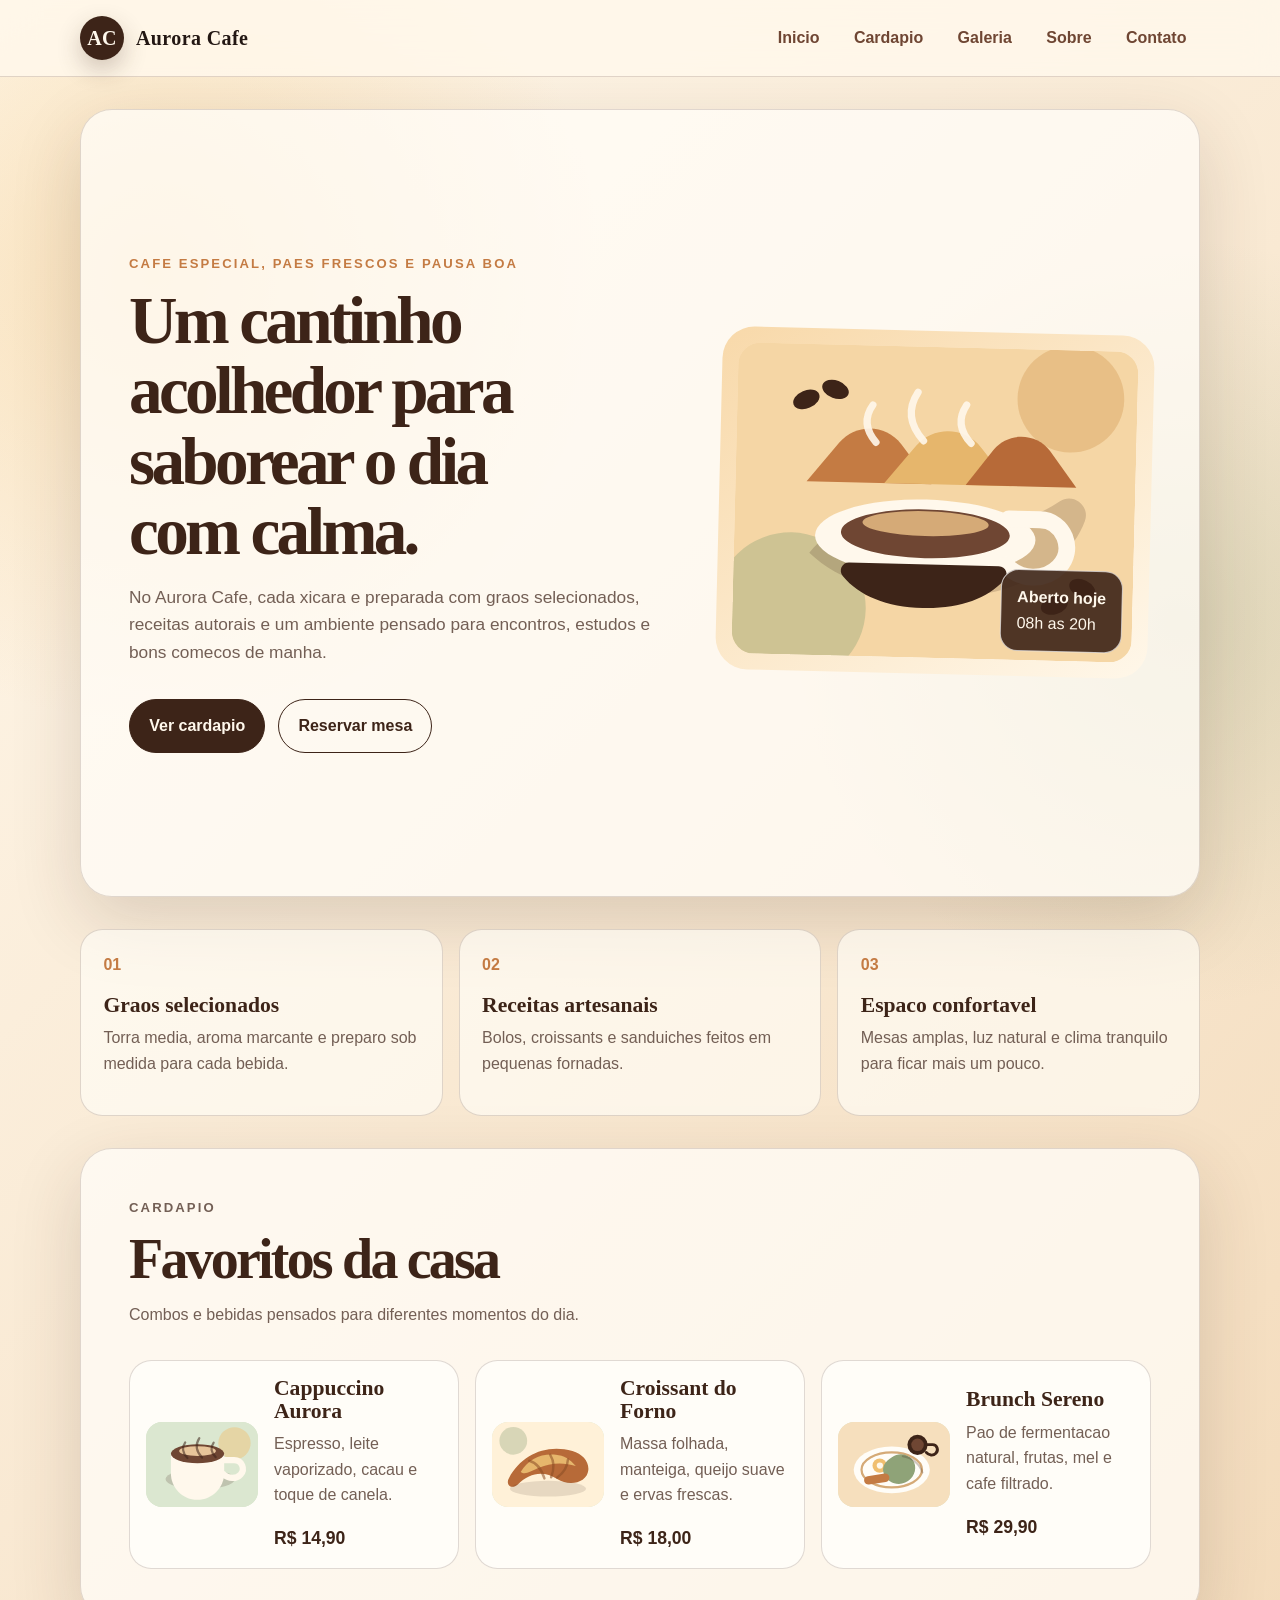
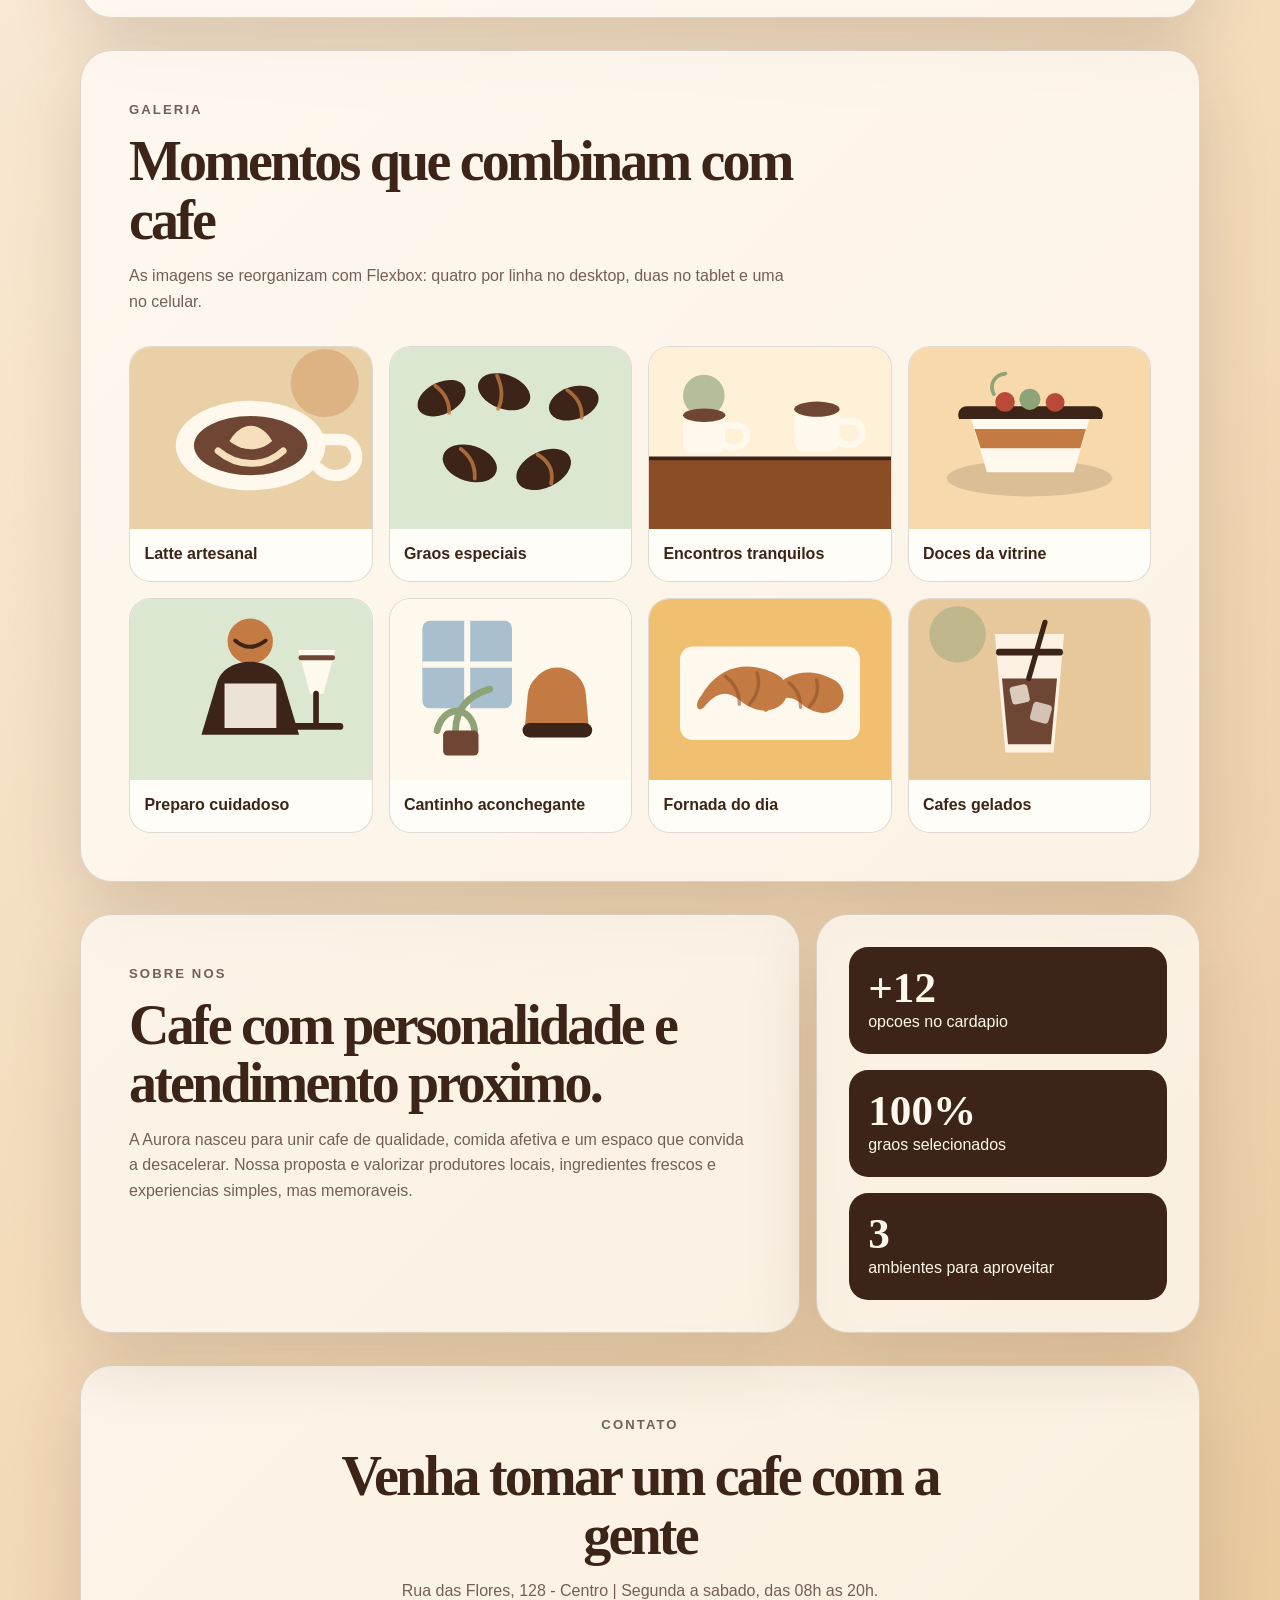
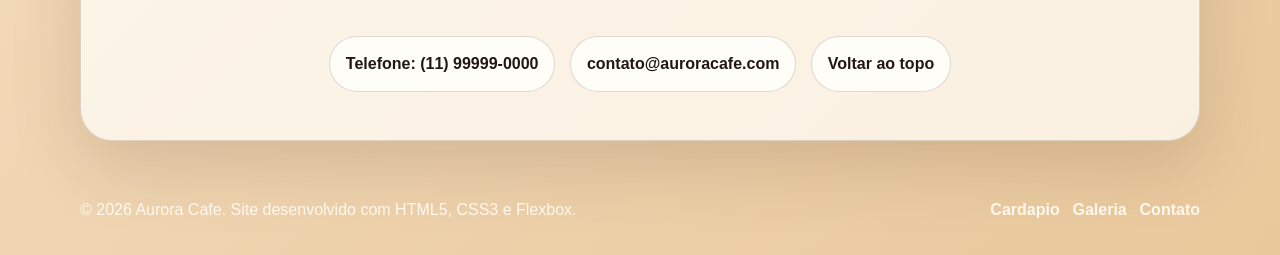
==== index.html @ 8d1df9c0 "Add responsive cafeteria website" ====
<!DOCTYPE html>
<html lang="pt-BR">
  <head>
    <meta charset="UTF-8" />
    <meta name="viewport" content="width=device-width, initial-scale=1.0" />
    <title>Aurora Cafe | Cafeteria artesanal</title>
    <link rel="stylesheet" href="style.css" />
  </head>
  <body>
    <header class="site-header" id="inicio">
      <nav class="navbar" aria-label="Navegacao principal">
        <a class="brand" href="#inicio" aria-label="Aurora Cafe - inicio">
          <span class="brand-mark">AC</span>
          <span>Aurora Cafe</span>
        </a>

        <input class="menu-toggle" type="checkbox" id="menu-toggle" />
        <label class="menu-button" for="menu-toggle" aria-label="Abrir menu">
          <span></span>
          <span></span>
          <span></span>
        </label>

        <ul class="nav-links">
          <li><a href="#inicio">Inicio</a></li>
          <li><a href="#cardapio">Cardapio</a></li>
          <li><a href="#galeria">Galeria</a></li>
          <li><a href="#sobre">Sobre</a></li>
          <li><a href="#contato">Contato</a></li>
        </ul>
      </nav>
    </header>

    <main>
      <section class="hero section-panel" aria-labelledby="hero-title">
        <div class="hero-content">
          <p class="eyebrow">Cafe especial, paes frescos e pausa boa</p>
          <h1 id="hero-title">Um cantinho acolhedor para saborear o dia com calma.</h1>
          <p>
            No Aurora Cafe, cada xicara e preparada com graos selecionados,
            receitas autorais e um ambiente pensado para encontros, estudos e
            bons comecos de manha.
          </p>
          <div class="hero-actions">
            <a class="button primary" href="#cardapio">Ver cardapio</a>
            <a class="button secondary" href="#contato">Reservar mesa</a>
          </div>
        </div>

        <div class="hero-card" aria-label="Destaque da cafeteria">
          <img src="img/banner-cafe.svg" alt="Xicara de cafe artesanal com paes e graos" />
          <div class="opening-hours">
            <strong>Aberto hoje</strong>
            <span>08h as 20h</span>
          </div>
        </div>
      </section>

      <section class="highlights" aria-label="Diferenciais da cafeteria">
        <article>
          <span>01</span>
          <h2>Graos selecionados</h2>
          <p>Torra media, aroma marcante e preparo sob medida para cada bebida.</p>
        </article>
        <article>
          <span>02</span>
          <h2>Receitas artesanais</h2>
          <p>Bolos, croissants e sanduiches feitos em pequenas fornadas.</p>
        </article>
        <article>
          <span>03</span>
          <h2>Espaco confortavel</h2>
          <p>Mesas amplas, luz natural e clima tranquilo para ficar mais um pouco.</p>
        </article>
      </section>

      <section class="section-panel menu-section" id="cardapio" aria-labelledby="menu-title">
        <div class="section-heading">
          <p class="eyebrow">Cardapio</p>
          <h2 id="menu-title">Favoritos da casa</h2>
          <p>Combos e bebidas pensados para diferentes momentos do dia.</p>
        </div>

        <div class="menu-grid">
          <article class="menu-card">
            <img src="img/cappuccino.svg" alt="Cappuccino cremoso" />
            <div>
              <h3>Cappuccino Aurora</h3>
              <p>Espresso, leite vaporizado, cacau e toque de canela.</p>
              <strong>R$ 14,90</strong>
            </div>
          </article>

          <article class="menu-card">
            <img src="img/croissant.svg" alt="Croissant artesanal" />
            <div>
              <h3>Croissant do Forno</h3>
              <p>Massa folhada, manteiga, queijo suave e ervas frescas.</p>
              <strong>R$ 18,00</strong>
            </div>
          </article>

          <article class="menu-card">
            <img src="img/brunch.svg" alt="Prato de brunch com cafe" />
            <div>
              <h3>Brunch Sereno</h3>
              <p>Pao de fermentacao natural, frutas, mel e cafe filtrado.</p>
              <strong>R$ 29,90</strong>
            </div>
          </article>
        </div>
      </section>

      <section class="section-panel gallery-section" id="galeria" aria-labelledby="gallery-title">
        <div class="section-heading">
          <p class="eyebrow">Galeria</p>
          <h2 id="gallery-title">Momentos que combinam com cafe</h2>
          <p>As imagens se reorganizam com Flexbox: quatro por linha no desktop, duas no tablet e uma no celular.</p>
        </div>

        <div class="gallery-grid">
          <figure>
            <img src="img/gallery-latte.svg" alt="Latte com desenho no leite" />
            <figcaption>Latte artesanal</figcaption>
          </figure>
          <figure>
            <img src="img/gallery-beans.svg" alt="Graos de cafe torrados" />
            <figcaption>Graos especiais</figcaption>
          </figure>
          <figure>
            <img src="img/gallery-table.svg" alt="Mesa de cafeteria com xicaras" />
            <figcaption>Encontros tranquilos</figcaption>
          </figure>
          <figure>
            <img src="img/gallery-dessert.svg" alt="Doce artesanal com frutas" />
            <figcaption>Doces da vitrine</figcaption>
          </figure>
          <figure>
            <img src="img/gallery-barista.svg" alt="Barista preparando cafe filtrado" />
            <figcaption>Preparo cuidadoso</figcaption>
          </figure>
          <figure>
            <img src="img/gallery-window.svg" alt="Cantinho com janela e plantas" />
            <figcaption>Cantinho aconchegante</figcaption>
          </figure>
          <figure>
            <img src="img/gallery-croissant.svg" alt="Croissants em bandeja" />
            <figcaption>Fornada do dia</figcaption>
          </figure>
          <figure>
            <img src="img/gallery-iced.svg" alt="Cafe gelado com gelo" />
            <figcaption>Cafes gelados</figcaption>
          </figure>
        </div>
      </section>

      <section class="about-section" id="sobre" aria-labelledby="about-title">
        <div class="about-text">
          <p class="eyebrow">Sobre nos</p>
          <h2 id="about-title">Cafe com personalidade e atendimento proximo.</h2>
          <p>
            A Aurora nasceu para unir cafe de qualidade, comida afetiva e um
            espaco que convida a desacelerar. Nossa proposta e valorizar
            produtores locais, ingredientes frescos e experiencias simples,
            mas memoraveis.
          </p>
        </div>

        <div class="about-list">
          <div>
            <strong>+12</strong>
            <span>opcoes no cardapio</span>
          </div>
          <div>
            <strong>100%</strong>
            <span>graos selecionados</span>
          </div>
          <div>
            <strong>3</strong>
            <span>ambientes para aproveitar</span>
          </div>
        </div>
      </section>

      <section class="section-panel contact-section" id="contato" aria-labelledby="contact-title">
        <div class="section-heading">
          <p class="eyebrow">Contato</p>
          <h2 id="contact-title">Venha tomar um cafe com a gente</h2>
          <p>Rua das Flores, 128 - Centro | Segunda a sabado, das 08h as 20h.</p>
        </div>

        <div class="contact-cards">
          <a href="tel:+5511999990000">Telefone: (11) 99999-0000</a>
          <a href="mailto:contato@auroracafe.com">contato@auroracafe.com</a>
          <a href="#inicio">Voltar ao topo</a>
        </div>
      </section>
    </main>

    <footer class="site-footer">
      <p>&copy; 2026 Aurora Cafe. Site desenvolvido com HTML5, CSS3 e Flexbox.</p>
      <div class="footer-links">
        <a href="#cardapio">Cardapio</a>
        <a href="#galeria">Galeria</a>
        <a href="#contato">Contato</a>
      </div>
    </footer>
  </body>
</html>
---- style.css ----
:root {
  --cream: #fff8ec;
  --paper: #fffdf8;
  --coffee: #3d2418;
  --coffee-soft: #6f4633;
  --caramel: #c47b43;
  --honey: #f0bf70;
  --sage: #8fa378;
  --mint: #dbe7d0;
  --ink: #231713;
  --muted: #735f55;
  --line: rgba(61, 36, 24, 0.16);
  --shadow: 0 24px 70px rgba(61, 36, 24, 0.16);
}

* {
  box-sizing: border-box;
}

html {
  scroll-behavior: smooth;
}

body {
  margin: 0;
  font-family: "Trebuchet MS", Verdana, sans-serif;
  color: var(--ink);
  background:
    radial-gradient(circle at 12% 8%, rgba(240, 191, 112, 0.38), transparent 28rem),
    radial-gradient(circle at 92% 18%, rgba(143, 163, 120, 0.26), transparent 24rem),
    linear-gradient(135deg, #fff8ec 0%, #f5dfc2 54%, #e9c89b 100%);
  line-height: 1.6;
}

img {
  display: block;
  max-width: 100%;
  height: auto;
}

a {
  color: inherit;
  text-decoration: none;
}

.site-header {
  position: sticky;
  top: 0;
  z-index: 10;
  padding: 1rem clamp(1rem, 4vw, 3rem);
  background: rgba(255, 248, 236, 0.82);
  border-bottom: 1px solid var(--line);
  backdrop-filter: blur(18px);
}

.navbar,
.nav-links,
.hero,
.hero-actions,
.highlights,
.menu-grid,
.menu-card,
.gallery-grid,
.about-section,
.about-list,
.contact-cards,
.site-footer,
.footer-links {
  display: flex;
}

.navbar {
  width: min(1120px, 100%);
  margin: 0 auto;
  justify-content: space-between;
  align-items: center;
  gap: 1.5rem;
}

.brand {
  display: flex;
  align-items: center;
  gap: 0.75rem;
  font-family: Georgia, "Times New Roman", serif;
  font-size: 1.25rem;
  font-weight: 700;
  letter-spacing: 0.02em;
}

.brand-mark {
  display: inline-flex;
  width: 2.75rem;
  height: 2.75rem;
  align-items: center;
  justify-content: center;
  color: var(--cream);
  background: var(--coffee);
  border-radius: 50%;
  box-shadow: 0 10px 24px rgba(61, 36, 24, 0.24);
}

.menu-toggle {
  display: none;
}

.menu-button {
  display: none;
  width: 2.75rem;
  height: 2.75rem;
  cursor: pointer;
  align-items: center;
  justify-content: center;
  flex-direction: column;
  gap: 0.35rem;
  border: 1px solid var(--line);
  border-radius: 999px;
  background: var(--paper);
}

.menu-button span {
  width: 1.2rem;
  height: 0.14rem;
  border-radius: 999px;
  background: var(--coffee);
}

.nav-links {
  margin: 0;
  padding: 0;
  list-style: none;
  align-items: center;
  justify-content: flex-end;
  gap: 0.45rem;
}

.nav-links a {
  display: inline-flex;
  min-height: 2.4rem;
  align-items: center;
  padding: 0.45rem 0.85rem;
  border-radius: 999px;
  color: var(--coffee-soft);
  font-weight: 700;
  transition: background 180ms ease, color 180ms ease, transform 180ms ease;
}

.nav-links a:hover,
.nav-links a:focus-visible {
  color: var(--cream);
  background: var(--coffee);
  transform: translateY(-2px);
}

main {
  width: min(1120px, calc(100% - 2rem));
  margin: 0 auto;
}

.section-panel {
  margin: 2rem 0;
  padding: clamp(1.25rem, 4vw, 3rem);
  border: 1px solid var(--line);
  border-radius: 2rem;
  background: rgba(255, 253, 248, 0.76);
  box-shadow: var(--shadow);
}

.hero {
  min-height: calc(100vh - 7rem);
  align-items: center;
  justify-content: space-between;
  gap: clamp(1.5rem, 5vw, 4rem);
}

.hero-content {
  flex: 1 1 28rem;
}

.eyebrow {
  margin: 0 0 0.75rem;
  color: var(--caramel);
  font-size: 0.82rem;
  font-weight: 800;
  letter-spacing: 0.16em;
  text-transform: uppercase;
}

h1,
h2,
h3,
p {
  margin-top: 0;
}

h1,
h2,
h3 {
  font-family: Georgia, "Times New Roman", serif;
  line-height: 1.05;
  color: var(--coffee);
}

h1 {
  max-width: 13ch;
  margin-bottom: 1rem;
  font-size: clamp(2.6rem, 6vw, 4.2rem);
  letter-spacing: -0.055em;
}

.hero-content p:not(.eyebrow) {
  max-width: 42rem;
  color: var(--muted);
  font-size: 1.08rem;
}

.hero-actions {
  margin-top: 2rem;
  flex-wrap: wrap;
  gap: 0.8rem;
}

.button {
  display: inline-flex;
  min-height: 3rem;
  align-items: center;
  justify-content: center;
  padding: 0.85rem 1.2rem;
  border: 1px solid var(--coffee);
  border-radius: 999px;
  font-weight: 800;
}

.button.primary {
  color: var(--cream);
  background: var(--coffee);
}

.button.secondary {
  color: var(--coffee);
  background: transparent;
}

.hero-card {
  position: relative;
  flex: 0 1 27rem;
  padding: 1rem;
  border-radius: 2rem;
  background: linear-gradient(145deg, #f8d9aa, #fff7e9);
  transform: rotate(1.4deg);
}

.hero-card img {
  width: 100%;
  border-radius: 1.4rem;
}

.opening-hours {
  position: absolute;
  right: 1.6rem;
  bottom: 1.6rem;
  display: flex;
  flex-direction: column;
  padding: 0.9rem 1rem;
  border: 1px solid rgba(255, 255, 255, 0.7);
  border-radius: 1.1rem;
  color: var(--cream);
  background: rgba(61, 36, 24, 0.9);
}

.highlights {
  margin: 2rem 0;
  flex-wrap: wrap;
  gap: 1rem;
}

.highlights article {
  flex: 1 1 16rem;
  padding: 1.4rem;
  border: 1px solid var(--line);
  border-radius: 1.4rem;
  background: rgba(255, 253, 248, 0.64);
}

.highlights span {
  display: inline-flex;
  margin-bottom: 1rem;
  color: var(--caramel);
  font-weight: 900;
}

.highlights h2,
.menu-card h3 {
  margin-bottom: 0.55rem;
  font-size: 1.35rem;
}

.highlights p,
.menu-card p,
.section-heading p,
.about-text p {
  color: var(--muted);
}

.section-heading {
  max-width: 42rem;
  margin-bottom: 2rem;
}

.section-heading h2,
.about-text h2 {
  margin-bottom: 0.85rem;
  font-size: clamp(2rem, 5vw, 3.5rem);
  letter-spacing: -0.05em;
}

.menu-grid {
  flex-wrap: wrap;
  gap: 1rem;
}

.menu-card {
  flex: 1 1 18rem;
  align-items: center;
  gap: 1rem;
  padding: 1rem;
  border: 1px solid var(--line);
  border-radius: 1.4rem;
  background: var(--paper);
}

.menu-card img {
  width: 7rem;
  flex: 0 0 7rem;
  border-radius: 1rem;
  background: var(--mint);
}

.menu-card strong {
  color: var(--coffee);
  font-size: 1.1rem;
}

.gallery-grid {
  flex-wrap: wrap;
  gap: 1rem;
}

.gallery-grid figure {
  position: relative;
  flex: 1 1 calc(25% - 1rem);
  min-width: 13rem;
  margin: 0;
  overflow: hidden;
  border: 1px solid var(--line);
  border-radius: 1.35rem;
  background: var(--paper);
}

.gallery-grid img {
  width: 100%;
  aspect-ratio: 4 / 3;
  object-fit: cover;
}

.gallery-grid figcaption {
  padding: 0.75rem 0.9rem 0.9rem;
  color: var(--coffee);
  font-weight: 800;
}

.about-section {
  margin: 2rem 0;
  align-items: stretch;
  justify-content: space-between;
  gap: 1rem;
}

.about-text,
.about-list {
  border: 1px solid var(--line);
  border-radius: 2rem;
  background: rgba(255, 253, 248, 0.72);
  box-shadow: var(--shadow);
}

.about-text {
  flex: 1 1 34rem;
  padding: clamp(1.25rem, 4vw, 3rem);
}

.about-list {
  flex: 0 1 24rem;
  flex-direction: column;
  justify-content: center;
  gap: 1rem;
  padding: clamp(1.25rem, 4vw, 2rem);
}

.about-list div {
  padding: 1.2rem;
  border-radius: 1.2rem;
  color: var(--cream);
  background: var(--coffee);
}

.about-list strong,
.about-list span {
  display: block;
}

.about-list strong {
  font-family: Georgia, "Times New Roman", serif;
  font-size: 2.7rem;
  line-height: 1;
}

.contact-section {
  text-align: center;
}

.contact-section .section-heading {
  margin-right: auto;
  margin-left: auto;
}

.contact-cards {
  flex-wrap: wrap;
  justify-content: center;
  gap: 0.9rem;
}

.contact-cards a {
  padding: 0.9rem 1rem;
  border: 1px solid var(--line);
  border-radius: 999px;
  background: var(--paper);
  font-weight: 800;
}

.site-footer {
  width: min(1120px, calc(100% - 2rem));
  margin: 2rem auto 0;
  padding: 1.5rem 0 2rem;
  justify-content: space-between;
  align-items: center;
  gap: 1rem;
  color: var(--cream);
}

.site-footer p {
  margin: 0;
}

.footer-links {
  flex-wrap: wrap;
  justify-content: flex-end;
  gap: 0.8rem;
}

.footer-links a {
  font-weight: 800;
}

@media (max-width: 1023px) {
  .hero {
    min-height: auto;
    align-items: flex-start;
  }

  .hero-card {
    flex-basis: 22rem;
  }

  .gallery-grid figure {
    flex-basis: calc(50% - 1rem);
  }

  .about-section {
    flex-direction: column;
  }

  .about-list {
    flex-basis: auto;
    flex-direction: row;
    flex-wrap: wrap;
  }

  .about-list div {
    flex: 1 1 12rem;
  }
}

@media (max-width: 767px) {
  .site-header {
    padding: 0.75rem 1rem;
  }

  .navbar {
    flex-wrap: wrap;
  }

  .menu-button {
    display: inline-flex;
  }

  .nav-links {
    display: none;
    width: 100%;
    flex-direction: column;
    align-items: stretch;
    padding-top: 0.75rem;
  }

  .menu-toggle:checked ~ .nav-links {
    display: flex;
  }

  .nav-links a {
    justify-content: center;
    border: 1px solid var(--line);
    background: var(--paper);
  }

  main {
    width: min(100% - 1rem, 1120px);
  }

  .section-panel {
    margin: 1rem 0;
    border-radius: 1.25rem;
  }

  .hero {
    flex-direction: column;
    padding-top: 2rem;
  }

  h1 {
    max-width: 11ch;
  }

  .hero-actions,
  .contact-cards,
  .site-footer {
    flex-direction: column;
    align-items: stretch;
  }

  .button,
  .contact-cards a {
    width: 100%;
  }

  .hero-card {
    width: 100%;
    transform: none;
  }

  .opening-hours {
    right: 1rem;
    bottom: 1rem;
  }

  .highlights {
    flex-direction: column;
  }

  .menu-card {
    flex-direction: column;
    align-items: flex-start;
  }

  .menu-card img {
    width: 100%;
    flex-basis: auto;
  }

  .gallery-grid {
    flex-direction: column;
  }

  .gallery-grid figure {
    flex-basis: auto;
    min-width: 0;
  }

  .about-list {
    flex-direction: column;
  }

  .footer-links {
    justify-content: flex-start;
  }
}
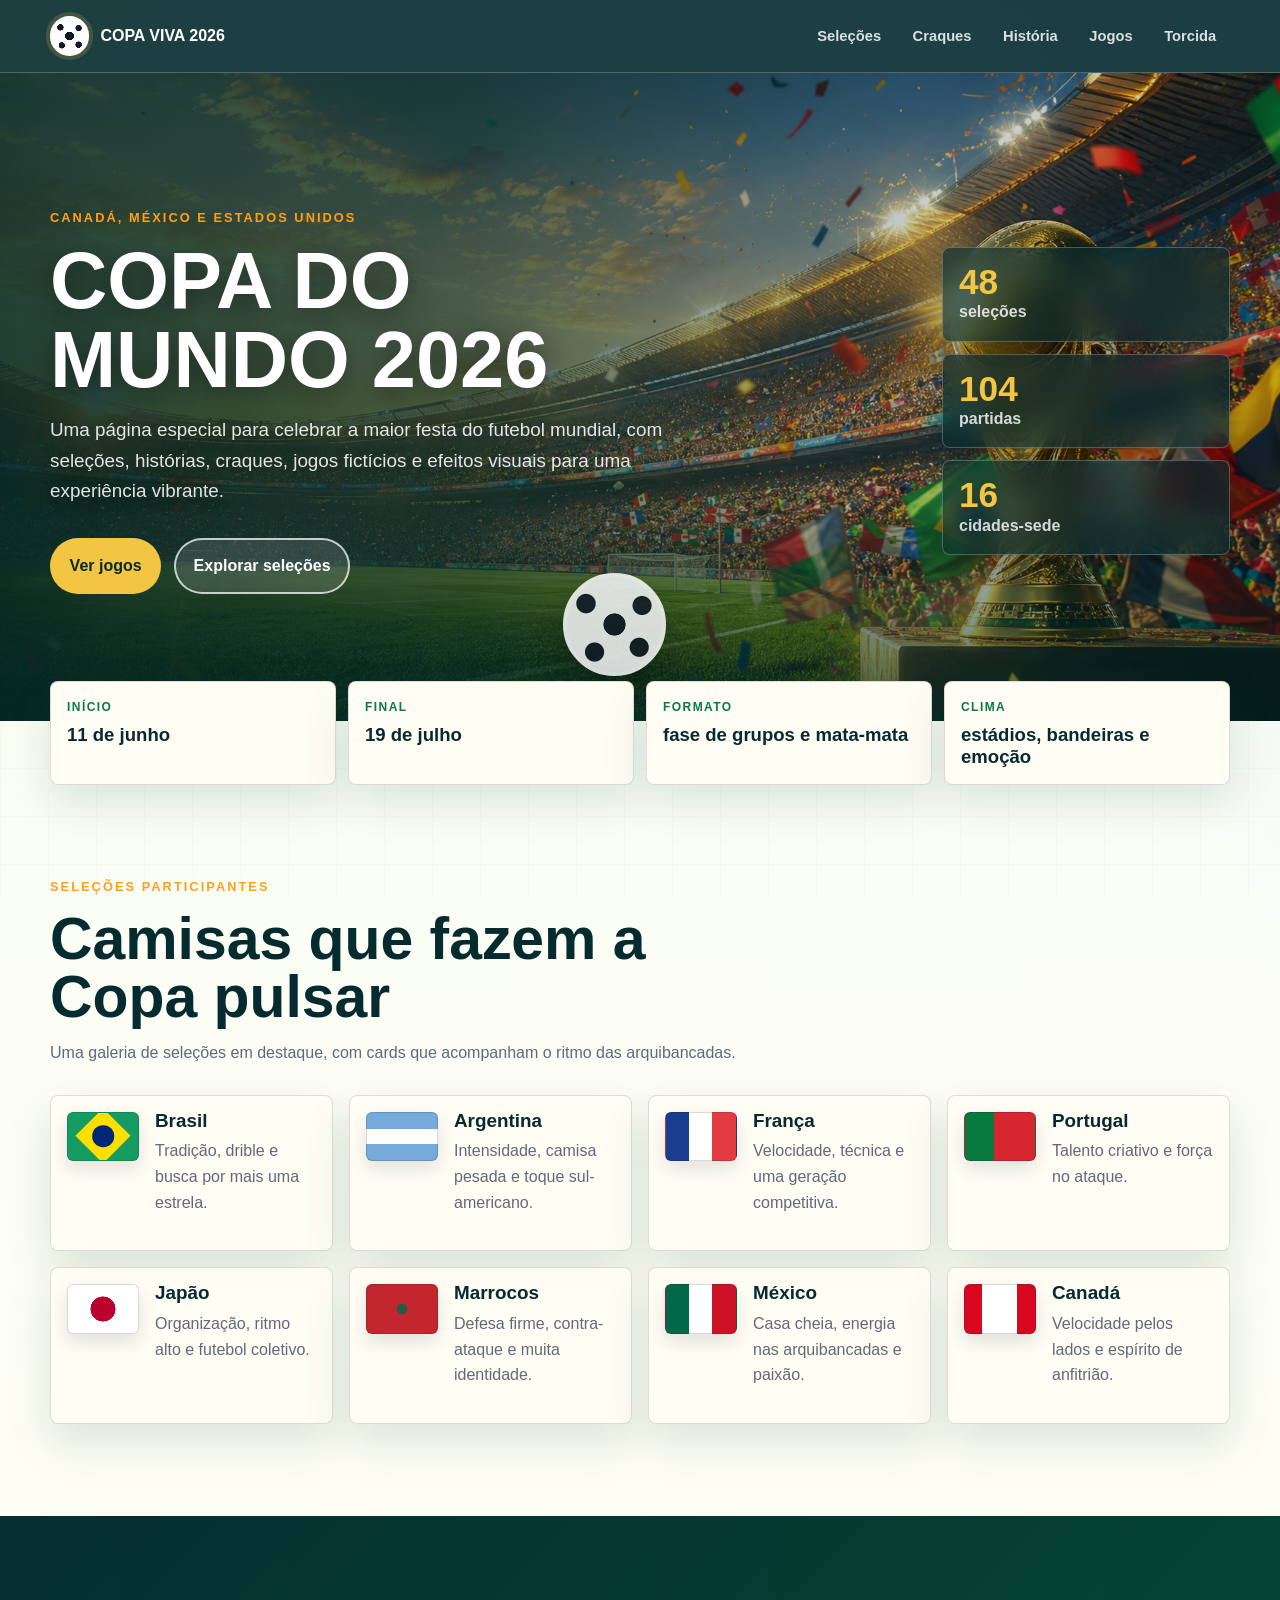
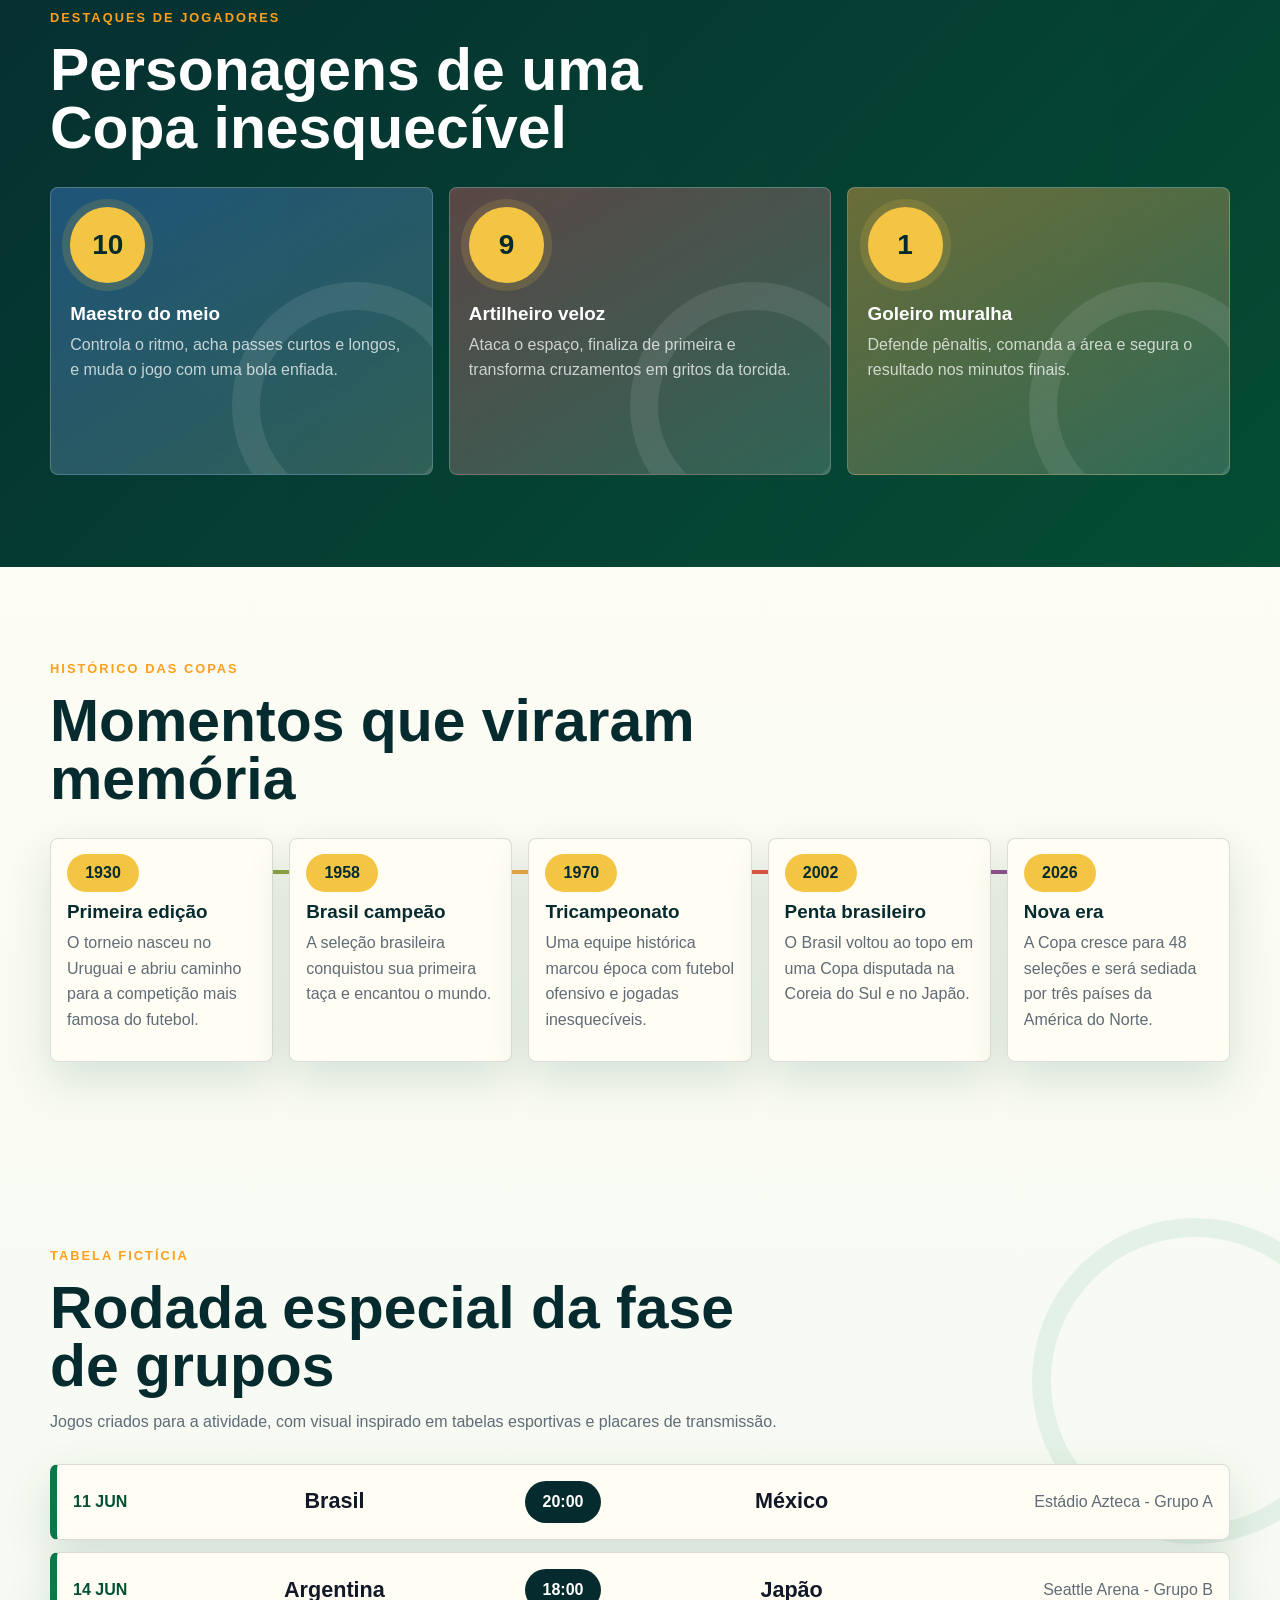
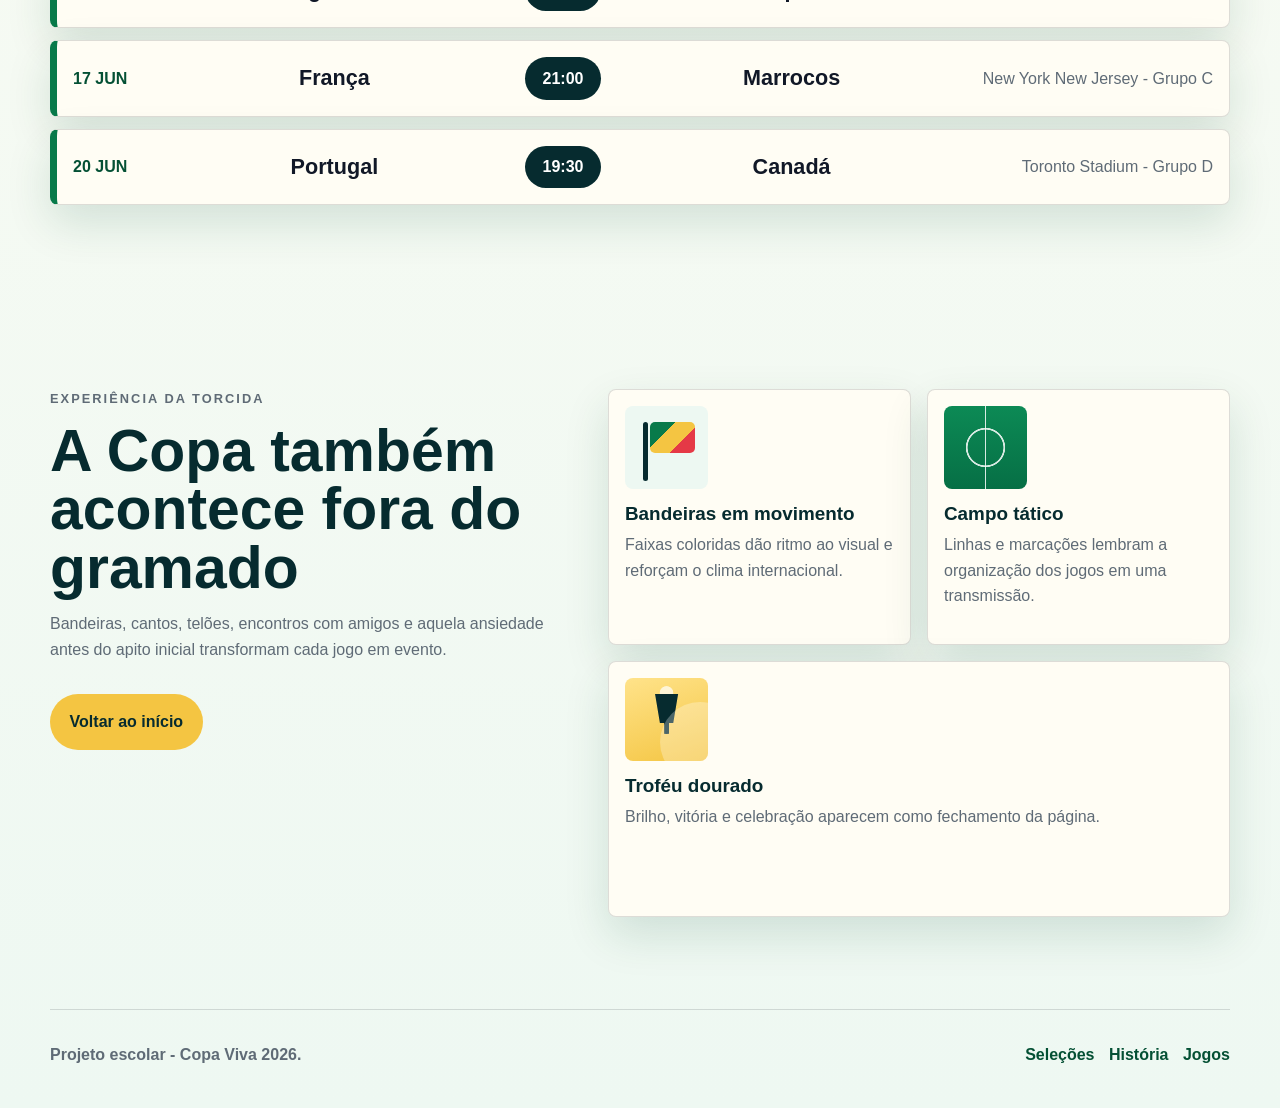
==== commit 9e4055d3: "Cria site da Copa do Mundo" ====
--- a/index.html
+++ b/index.html
@@ -3,15 +3,15 @@
   <head>
     <meta charset="UTF-8" />
     <meta name="viewport" content="width=device-width, initial-scale=1.0" />
-    <title>Aurora Cafe | Cafeteria artesanal</title>
+    <title>Copa Viva 2026 | Site da Copa do Mundo</title>
     <link rel="stylesheet" href="style.css" />
   </head>
   <body>
     <header class="site-header" id="inicio">
-      <nav class="navbar" aria-label="Navegacao principal">
-        <a class="brand" href="#inicio" aria-label="Aurora Cafe - inicio">
-          <span class="brand-mark">AC</span>
-          <span>Aurora Cafe</span>
+      <nav class="navbar" aria-label="Navegação principal">
+        <a class="brand" href="#inicio" aria-label="Copa Viva 2026 - início">
+          <span class="brand-ball" aria-hidden="true"></span>
+          <span>Copa Viva 2026</span>
         </a>
 
         <input class="menu-toggle" type="checkbox" id="menu-toggle" />
@@ -22,187 +22,293 @@
         </label>
 
         <ul class="nav-links">
-          <li><a href="#inicio">Inicio</a></li>
-          <li><a href="#cardapio">Cardapio</a></li>
-          <li><a href="#galeria">Galeria</a></li>
-          <li><a href="#sobre">Sobre</a></li>
-          <li><a href="#contato">Contato</a></li>
+          <li><a href="#selecoes">Seleções</a></li>
+          <li><a href="#craques">Craques</a></li>
+          <li><a href="#historia">História</a></li>
+          <li><a href="#jogos">Jogos</a></li>
+          <li><a href="#torcida">Torcida</a></li>
         </ul>
       </nav>
     </header>
 
     <main>
-      <section class="hero section-panel" aria-labelledby="hero-title">
+      <section class="hero" aria-labelledby="hero-title">
+        <img
+          class="hero-image"
+          src="img/copa-hero.png"
+          alt="Estádio lotado em clima de Copa do Mundo, com campo iluminado, confetes e troféu dourado"
+        />
+        <div class="hero-overlay"></div>
+
         <div class="hero-content">
-          <p class="eyebrow">Cafe especial, paes frescos e pausa boa</p>
-          <h1 id="hero-title">Um cantinho acolhedor para saborear o dia com calma.</h1>
+          <p class="eyebrow">Canadá, México e Estados Unidos</p>
+          <h1 id="hero-title">Copa do Mundo 2026</h1>
           <p>
-            No Aurora Cafe, cada xicara e preparada com graos selecionados,
-            receitas autorais e um ambiente pensado para encontros, estudos e
-            bons comecos de manha.
+            Uma página especial para celebrar a maior festa do futebol mundial,
+            com seleções, histórias, craques, jogos fictícios e efeitos visuais
+            para uma experiência vibrante.
           </p>
+
           <div class="hero-actions">
-            <a class="button primary" href="#cardapio">Ver cardapio</a>
-            <a class="button secondary" href="#contato">Reservar mesa</a>
+            <a class="button button-primary" href="#jogos">Ver jogos</a>
+            <a class="button button-light" href="#selecoes">Explorar seleções</a>
           </div>
         </div>
 
-        <div class="hero-card" aria-label="Destaque da cafeteria">
-          <img src="img/banner-cafe.svg" alt="Xicara de cafe artesanal com paes e graos" />
-          <div class="opening-hours">
-            <strong>Aberto hoje</strong>
-            <span>08h as 20h</span>
-          </div>
-        </div>
-      </section>
-
-      <section class="highlights" aria-label="Diferenciais da cafeteria">
+        <div class="hero-facts" aria-label="Informações da Copa de 2026">
+          <article>
+            <strong>48</strong>
+            <span>seleções</span>
+          </article>
+          <article>
+            <strong>104</strong>
+            <span>partidas</span>
+          </article>
+          <article>
+            <strong>16</strong>
+            <span>cidades-sede</span>
+          </article>
+        </div>
+
+        <div class="animated-ball" aria-hidden="true"></div>
+      </section>
+
+      <section class="tournament-strip" aria-label="Resumo do torneio">
         <article>
-          <span>01</span>
-          <h2>Graos selecionados</h2>
-          <p>Torra media, aroma marcante e preparo sob medida para cada bebida.</p>
+          <span>Início</span>
+          <strong>11 de junho</strong>
         </article>
         <article>
-          <span>02</span>
-          <h2>Receitas artesanais</h2>
-          <p>Bolos, croissants e sanduiches feitos em pequenas fornadas.</p>
+          <span>Final</span>
+          <strong>19 de julho</strong>
         </article>
         <article>
-          <span>03</span>
-          <h2>Espaco confortavel</h2>
-          <p>Mesas amplas, luz natural e clima tranquilo para ficar mais um pouco.</p>
+          <span>Formato</span>
+          <strong>fase de grupos e mata-mata</strong>
         </article>
-      </section>
-
-      <section class="section-panel menu-section" id="cardapio" aria-labelledby="menu-title">
+        <article>
+          <span>Clima</span>
+          <strong>estádios, bandeiras e emoção</strong>
+        </article>
+      </section>
+
+      <section class="section section-teams" id="selecoes" aria-labelledby="teams-title">
         <div class="section-heading">
-          <p class="eyebrow">Cardapio</p>
-          <h2 id="menu-title">Favoritos da casa</h2>
-          <p>Combos e bebidas pensados para diferentes momentos do dia.</p>
-        </div>
-
-        <div class="menu-grid">
-          <article class="menu-card">
-            <img src="img/cappuccino.svg" alt="Cappuccino cremoso" />
-            <div>
-              <h3>Cappuccino Aurora</h3>
-              <p>Espresso, leite vaporizado, cacau e toque de canela.</p>
-              <strong>R$ 14,90</strong>
-            </div>
-          </article>
-
-          <article class="menu-card">
-            <img src="img/croissant.svg" alt="Croissant artesanal" />
-            <div>
-              <h3>Croissant do Forno</h3>
-              <p>Massa folhada, manteiga, queijo suave e ervas frescas.</p>
-              <strong>R$ 18,00</strong>
-            </div>
-          </article>
-
-          <article class="menu-card">
-            <img src="img/brunch.svg" alt="Prato de brunch com cafe" />
-            <div>
-              <h3>Brunch Sereno</h3>
-              <p>Pao de fermentacao natural, frutas, mel e cafe filtrado.</p>
-              <strong>R$ 29,90</strong>
-            </div>
-          </article>
-        </div>
-      </section>
-
-      <section class="section-panel gallery-section" id="galeria" aria-labelledby="gallery-title">
+          <p class="eyebrow">Seleções participantes</p>
+          <h2 id="teams-title">Camisas que fazem a Copa pulsar</h2>
+          <p>
+            Uma galeria de seleções em destaque, com cards que acompanham o
+            ritmo das arquibancadas.
+          </p>
+        </div>
+
+        <div class="team-list">
+          <article class="team-card">
+            <span class="flag flag-br" aria-hidden="true"></span>
+            <div>
+              <h3>Brasil</h3>
+              <p>Tradição, drible e busca por mais uma estrela.</p>
+            </div>
+          </article>
+          <article class="team-card">
+            <span class="flag flag-ar" aria-hidden="true"></span>
+            <div>
+              <h3>Argentina</h3>
+              <p>Intensidade, camisa pesada e toque sul-americano.</p>
+            </div>
+          </article>
+          <article class="team-card">
+            <span class="flag flag-fr" aria-hidden="true"></span>
+            <div>
+              <h3>França</h3>
+              <p>Velocidade, técnica e uma geração competitiva.</p>
+            </div>
+          </article>
+          <article class="team-card">
+            <span class="flag flag-pt" aria-hidden="true"></span>
+            <div>
+              <h3>Portugal</h3>
+              <p>Talento criativo e força no ataque.</p>
+            </div>
+          </article>
+          <article class="team-card">
+            <span class="flag flag-jp" aria-hidden="true"></span>
+            <div>
+              <h3>Japão</h3>
+              <p>Organização, ritmo alto e futebol coletivo.</p>
+            </div>
+          </article>
+          <article class="team-card">
+            <span class="flag flag-ma" aria-hidden="true"></span>
+            <div>
+              <h3>Marrocos</h3>
+              <p>Defesa firme, contra-ataque e muita identidade.</p>
+            </div>
+          </article>
+          <article class="team-card">
+            <span class="flag flag-mx" aria-hidden="true"></span>
+            <div>
+              <h3>México</h3>
+              <p>Casa cheia, energia nas arquibancadas e paixão.</p>
+            </div>
+          </article>
+          <article class="team-card">
+            <span class="flag flag-ca" aria-hidden="true"></span>
+            <div>
+              <h3>Canadá</h3>
+              <p>Velocidade pelos lados e espírito de anfitrião.</p>
+            </div>
+          </article>
+        </div>
+      </section>
+
+      <section class="section stars-section" id="craques" aria-labelledby="stars-title">
         <div class="section-heading">
-          <p class="eyebrow">Galeria</p>
-          <h2 id="gallery-title">Momentos que combinam com cafe</h2>
-          <p>As imagens se reorganizam com Flexbox: quatro por linha no desktop, duas no tablet e uma no celular.</p>
-        </div>
-
-        <div class="gallery-grid">
-          <figure>
-            <img src="img/gallery-latte.svg" alt="Latte com desenho no leite" />
-            <figcaption>Latte artesanal</figcaption>
-          </figure>
-          <figure>
-            <img src="img/gallery-beans.svg" alt="Graos de cafe torrados" />
-            <figcaption>Graos especiais</figcaption>
-          </figure>
-          <figure>
-            <img src="img/gallery-table.svg" alt="Mesa de cafeteria com xicaras" />
-            <figcaption>Encontros tranquilos</figcaption>
-          </figure>
-          <figure>
-            <img src="img/gallery-dessert.svg" alt="Doce artesanal com frutas" />
-            <figcaption>Doces da vitrine</figcaption>
-          </figure>
-          <figure>
-            <img src="img/gallery-barista.svg" alt="Barista preparando cafe filtrado" />
-            <figcaption>Preparo cuidadoso</figcaption>
-          </figure>
-          <figure>
-            <img src="img/gallery-window.svg" alt="Cantinho com janela e plantas" />
-            <figcaption>Cantinho aconchegante</figcaption>
-          </figure>
-          <figure>
-            <img src="img/gallery-croissant.svg" alt="Croissants em bandeja" />
-            <figcaption>Fornada do dia</figcaption>
-          </figure>
-          <figure>
-            <img src="img/gallery-iced.svg" alt="Cafe gelado com gelo" />
-            <figcaption>Cafes gelados</figcaption>
-          </figure>
-        </div>
-      </section>
-
-      <section class="about-section" id="sobre" aria-labelledby="about-title">
-        <div class="about-text">
-          <p class="eyebrow">Sobre nos</p>
-          <h2 id="about-title">Cafe com personalidade e atendimento proximo.</h2>
+          <p class="eyebrow">Destaques de jogadores</p>
+          <h2 id="stars-title">Personagens de uma Copa inesquecível</h2>
+        </div>
+
+        <div class="stars-list">
+          <article class="star-card star-one">
+            <span class="shirt-number">10</span>
+            <h3>Maestro do meio</h3>
+            <p>Controla o ritmo, acha passes curtos e longos, e muda o jogo com uma bola enfiada.</p>
+          </article>
+          <article class="star-card star-two">
+            <span class="shirt-number">9</span>
+            <h3>Artilheiro veloz</h3>
+            <p>Ataca o espaço, finaliza de primeira e transforma cruzamentos em gritos da torcida.</p>
+          </article>
+          <article class="star-card star-three">
+            <span class="shirt-number">1</span>
+            <h3>Goleiro muralha</h3>
+            <p>Defende pênaltis, comanda a área e segura o resultado nos minutos finais.</p>
+          </article>
+        </div>
+      </section>
+
+      <section class="section history-section" id="historia" aria-labelledby="history-title">
+        <div class="section-heading">
+          <p class="eyebrow">Histórico das Copas</p>
+          <h2 id="history-title">Momentos que viraram memória</h2>
+        </div>
+
+        <div class="timeline">
+          <article>
+            <span>1930</span>
+            <h3>Primeira edição</h3>
+            <p>O torneio nasceu no Uruguai e abriu caminho para a competição mais famosa do futebol.</p>
+          </article>
+          <article>
+            <span>1958</span>
+            <h3>Brasil campeão</h3>
+            <p>A seleção brasileira conquistou sua primeira taça e encantou o mundo.</p>
+          </article>
+          <article>
+            <span>1970</span>
+            <h3>Tricampeonato</h3>
+            <p>Uma equipe histórica marcou época com futebol ofensivo e jogadas inesquecíveis.</p>
+          </article>
+          <article>
+            <span>2002</span>
+            <h3>Penta brasileiro</h3>
+            <p>O Brasil voltou ao topo em uma Copa disputada na Coreia do Sul e no Japão.</p>
+          </article>
+          <article>
+            <span>2026</span>
+            <h3>Nova era</h3>
+            <p>A Copa cresce para 48 seleções e será sediada por três países da América do Norte.</p>
+          </article>
+        </div>
+      </section>
+
+      <section class="section games-section" id="jogos" aria-labelledby="games-title">
+        <div class="section-heading">
+          <p class="eyebrow">Tabela fictícia</p>
+          <h2 id="games-title">Rodada especial da fase de grupos</h2>
           <p>
-            A Aurora nasceu para unir cafe de qualidade, comida afetiva e um
-            espaco que convida a desacelerar. Nossa proposta e valorizar
-            produtores locais, ingredientes frescos e experiencias simples,
-            mas memoraveis.
+            Jogos criados para a atividade, com visual inspirado em tabelas
+            esportivas e placares de transmissão.
           </p>
         </div>
 
-        <div class="about-list">
-          <div>
-            <strong>+12</strong>
-            <span>opcoes no cardapio</span>
-          </div>
-          <div>
-            <strong>100%</strong>
-            <span>graos selecionados</span>
-          </div>
-          <div>
-            <strong>3</strong>
-            <span>ambientes para aproveitar</span>
-          </div>
-        </div>
-      </section>
-
-      <section class="section-panel contact-section" id="contato" aria-labelledby="contact-title">
-        <div class="section-heading">
-          <p class="eyebrow">Contato</p>
-          <h2 id="contact-title">Venha tomar um cafe com a gente</h2>
-          <p>Rua das Flores, 128 - Centro | Segunda a sabado, das 08h as 20h.</p>
-        </div>
-
-        <div class="contact-cards">
-          <a href="tel:+5511999990000">Telefone: (11) 99999-0000</a>
-          <a href="mailto:contato@auroracafe.com">contato@auroracafe.com</a>
-          <a href="#inicio">Voltar ao topo</a>
+        <div class="match-board" role="list" aria-label="Lista de jogos fictícios">
+          <article class="match-card" role="listitem">
+            <span class="match-date">11 jun</span>
+            <div class="match-teams">
+              <strong>Brasil</strong>
+              <span>20:00</span>
+              <strong>México</strong>
+            </div>
+            <p>Estádio Azteca - Grupo A</p>
+          </article>
+          <article class="match-card" role="listitem">
+            <span class="match-date">14 jun</span>
+            <div class="match-teams">
+              <strong>Argentina</strong>
+              <span>18:00</span>
+              <strong>Japão</strong>
+            </div>
+            <p>Seattle Arena - Grupo B</p>
+          </article>
+          <article class="match-card" role="listitem">
+            <span class="match-date">17 jun</span>
+            <div class="match-teams">
+              <strong>França</strong>
+              <span>21:00</span>
+              <strong>Marrocos</strong>
+            </div>
+            <p>New York New Jersey - Grupo C</p>
+          </article>
+          <article class="match-card" role="listitem">
+            <span class="match-date">20 jun</span>
+            <div class="match-teams">
+              <strong>Portugal</strong>
+              <span>19:30</span>
+              <strong>Canadá</strong>
+            </div>
+            <p>Toronto Stadium - Grupo D</p>
+          </article>
+        </div>
+      </section>
+
+      <section class="section fan-section" id="torcida" aria-labelledby="fan-title">
+        <div class="fan-copy">
+          <p class="eyebrow">Experiência da torcida</p>
+          <h2 id="fan-title">A Copa também acontece fora do gramado</h2>
+          <p>
+            Bandeiras, cantos, telões, encontros com amigos e aquela ansiedade
+            antes do apito inicial transformam cada jogo em evento.
+          </p>
+          <a class="button button-primary" href="#inicio">Voltar ao início</a>
+        </div>
+
+        <div class="fan-features" aria-label="Elementos da experiência da torcida">
+          <article>
+            <span class="feature-icon icon-flag" aria-hidden="true"></span>
+            <h3>Bandeiras em movimento</h3>
+            <p>Faixas coloridas dão ritmo ao visual e reforçam o clima internacional.</p>
+          </article>
+          <article>
+            <span class="feature-icon icon-field" aria-hidden="true"></span>
+            <h3>Campo tático</h3>
+            <p>Linhas e marcações lembram a organização dos jogos em uma transmissão.</p>
+          </article>
+          <article>
+            <span class="feature-icon icon-cup" aria-hidden="true"></span>
+            <h3>Troféu dourado</h3>
+            <p>Brilho, vitória e celebração aparecem como fechamento da página.</p>
+          </article>
         </div>
       </section>
     </main>
 
     <footer class="site-footer">
-      <p>&copy; 2026 Aurora Cafe. Site desenvolvido com HTML5, CSS3 e Flexbox.</p>
+      <p>Projeto escolar - Copa Viva 2026.</p>
       <div class="footer-links">
-        <a href="#cardapio">Cardapio</a>
-        <a href="#galeria">Galeria</a>
-        <a href="#contato">Contato</a>
+        <a href="#selecoes">Seleções</a>
+        <a href="#historia">História</a>
+        <a href="#jogos">Jogos</a>
       </div>
     </footer>
   </body>
--- a/style.css
+++ b/style.css
@@ -1,16 +1,19 @@
 :root {
-  --cream: #fff8ec;
-  --paper: #fffdf8;
-  --coffee: #3d2418;
-  --coffee-soft: #6f4633;
-  --caramel: #c47b43;
-  --honey: #f0bf70;
-  --sage: #8fa378;
-  --mint: #dbe7d0;
-  --ink: #231713;
-  --muted: #735f55;
-  --line: rgba(61, 36, 24, 0.16);
-  --shadow: 0 24px 70px rgba(61, 36, 24, 0.16);
+  --ink: #111827;
+  --deep: #062b2f;
+  --green: #087a4a;
+  --green-dark: #045034;
+  --lime: #c7ef5b;
+  --gold: #f4c542;
+  --sun: #ff9f1c;
+  --red: #e53946;
+  --blue: #1f75fe;
+  --sky: #d8f3ff;
+  --paper: #fffdf4;
+  --mist: #edf8f2;
+  --muted: #5f6b76;
+  --line: rgba(17, 24, 39, 0.14);
+  --shadow: 0 18px 45px rgba(4, 80, 52, 0.14);
 }
 
 * {
@@ -23,19 +26,32 @@
 
 body {
   margin: 0;
-  font-family: "Trebuchet MS", Verdana, sans-serif;
+  overflow-x: hidden;
   color: var(--ink);
   background:
-    radial-gradient(circle at 12% 8%, rgba(240, 191, 112, 0.38), transparent 28rem),
-    radial-gradient(circle at 92% 18%, rgba(143, 163, 120, 0.26), transparent 24rem),
-    linear-gradient(135deg, #fff8ec 0%, #f5dfc2 54%, #e9c89b 100%);
+    linear-gradient(120deg, rgba(199, 239, 91, 0.18), transparent 26rem),
+    linear-gradient(240deg, rgba(31, 117, 254, 0.13), transparent 30rem),
+    linear-gradient(180deg, #f7fff7 0%, #fffdf4 42%, #eef8f2 100%);
+  font-family: Arial, Helvetica, sans-serif;
   line-height: 1.6;
+}
+
+body::before {
+  position: fixed;
+  inset: 0;
+  z-index: -1;
+  pointer-events: none;
+  content: "";
+  opacity: 0.34;
+  background-image:
+    linear-gradient(rgba(8, 122, 74, 0.08) 1px, transparent 1px),
+    linear-gradient(90deg, rgba(8, 122, 74, 0.08) 1px, transparent 1px);
+  background-size: 3rem 3rem;
 }
 
 img {
   display: block;
   max-width: 100%;
-  height: auto;
 }
 
 a {
@@ -43,60 +59,104 @@
   text-decoration: none;
 }
 
+h1,
+h2,
+h3,
+p {
+  margin-top: 0;
+}
+
+h1,
+h2,
+h3 {
+  line-height: 1;
+  letter-spacing: 0;
+}
+
+h1 {
+  max-width: 14ch;
+  margin-bottom: 1rem;
+  color: #ffffff;
+  font-size: clamp(3rem, 6.2vw, 5.8rem);
+  text-transform: uppercase;
+  text-shadow: 0 8px 28px rgba(0, 0, 0, 0.5);
+}
+
+h2 {
+  margin-bottom: 0.8rem;
+  color: var(--deep);
+  font-size: clamp(2.1rem, 4.6vw, 4rem);
+}
+
+h3 {
+  margin-bottom: 0.5rem;
+  color: var(--deep);
+  font-size: 1.18rem;
+}
+
 .site-header {
   position: sticky;
   top: 0;
-  z-index: 10;
-  padding: 1rem clamp(1rem, 4vw, 3rem);
-  background: rgba(255, 248, 236, 0.82);
-  border-bottom: 1px solid var(--line);
-  backdrop-filter: blur(18px);
+  z-index: 20;
+  border-bottom: 1px solid rgba(255, 255, 255, 0.22);
+  background: rgba(6, 43, 47, 0.9);
+  backdrop-filter: blur(16px);
 }
 
 .navbar,
+.brand,
 .nav-links,
 .hero,
 .hero-actions,
-.highlights,
-.menu-grid,
-.menu-card,
-.gallery-grid,
-.about-section,
-.about-list,
-.contact-cards,
+.hero-facts,
+.tournament-strip,
+.team-list,
+.team-card,
+.stars-list,
+.timeline,
+.match-card,
+.match-teams,
+.fan-section,
+.fan-features,
 .site-footer,
 .footer-links {
   display: flex;
 }
 
 .navbar {
-  width: min(1120px, 100%);
+  width: min(1180px, calc(100% - 2rem));
+  min-width: 0;
+  min-height: 4.5rem;
   margin: 0 auto;
+  align-items: center;
   justify-content: space-between;
+  gap: 1rem;
+}
+
+.brand {
+  min-width: 0;
   align-items: center;
-  gap: 1.5rem;
-}
-
-.brand {
-  display: flex;
-  align-items: center;
-  gap: 0.75rem;
-  font-family: Georgia, "Times New Roman", serif;
-  font-size: 1.25rem;
-  font-weight: 700;
-  letter-spacing: 0.02em;
-}
-
-.brand-mark {
-  display: inline-flex;
-  width: 2.75rem;
-  height: 2.75rem;
-  align-items: center;
-  justify-content: center;
-  color: var(--cream);
-  background: var(--coffee);
+  gap: 0.7rem;
+  color: #ffffff;
+  font-weight: 900;
+  text-transform: uppercase;
+}
+
+.brand-ball {
+  position: relative;
+  flex: 0 0 2.45rem;
+  width: 2.45rem;
+  height: 2.45rem;
+  border: 2px solid #ffffff;
   border-radius: 50%;
-  box-shadow: 0 10px 24px rgba(61, 36, 24, 0.24);
+  background:
+    radial-gradient(circle at 50% 50%, var(--ink) 0 17%, transparent 18%),
+    radial-gradient(circle at 24% 26%, var(--ink) 0 8%, transparent 9%),
+    radial-gradient(circle at 76% 28%, var(--ink) 0 8%, transparent 9%),
+    radial-gradient(circle at 28% 76%, var(--ink) 0 8%, transparent 9%),
+    radial-gradient(circle at 76% 74%, var(--ink) 0 8%, transparent 9%),
+    #ffffff;
+  box-shadow: 0 0 0 4px rgba(244, 197, 66, 0.18);
 }
 
 .menu-toggle {
@@ -111,17 +171,17 @@
   align-items: center;
   justify-content: center;
   flex-direction: column;
-  gap: 0.35rem;
-  border: 1px solid var(--line);
+  gap: 0.34rem;
+  border: 1px solid rgba(255, 255, 255, 0.28);
+  border-radius: 50%;
+  background: rgba(255, 255, 255, 0.1);
+}
+
+.menu-button span {
+  width: 1.24rem;
+  height: 0.13rem;
   border-radius: 999px;
-  background: var(--paper);
-}
-
-.menu-button span {
-  width: 1.2rem;
-  height: 0.14rem;
-  border-radius: 999px;
-  background: var(--coffee);
+  background: #ffffff;
 }
 
 .nav-links {
@@ -130,87 +190,84 @@
   list-style: none;
   align-items: center;
   justify-content: flex-end;
-  gap: 0.45rem;
+  gap: 0.25rem;
 }
 
 .nav-links a {
-  display: inline-flex;
-  min-height: 2.4rem;
-  align-items: center;
-  padding: 0.45rem 0.85rem;
+  min-height: 2.45rem;
+  padding: 0.55rem 0.86rem;
   border-radius: 999px;
-  color: var(--coffee-soft);
-  font-weight: 700;
-  transition: background 180ms ease, color 180ms ease, transform 180ms ease;
+  color: rgba(255, 255, 255, 0.84);
+  font-size: 0.92rem;
+  font-weight: 800;
+  transition: color 180ms ease, background 180ms ease, transform 180ms ease;
 }
 
 .nav-links a:hover,
 .nav-links a:focus-visible {
-  color: var(--cream);
-  background: var(--coffee);
+  color: var(--deep);
+  background: var(--gold);
   transform: translateY(-2px);
 }
 
 main {
-  width: min(1120px, calc(100% - 2rem));
-  margin: 0 auto;
-}
-
-.section-panel {
-  margin: 2rem 0;
-  padding: clamp(1.25rem, 4vw, 3rem);
-  border: 1px solid var(--line);
-  border-radius: 2rem;
-  background: rgba(255, 253, 248, 0.76);
-  box-shadow: var(--shadow);
+  overflow: hidden;
 }
 
 .hero {
-  min-height: calc(100vh - 7rem);
+  position: relative;
+  min-height: clamp(31rem, 72svh, 43rem);
   align-items: center;
   justify-content: space-between;
   gap: clamp(1.5rem, 5vw, 4rem);
+  padding: clamp(3.2rem, 7vw, 5.5rem) max(1rem, calc((100% - 1180px) / 2)) clamp(3.4rem, 7vw, 5rem);
+  color: #ffffff;
+  isolation: isolate;
+}
+
+.hero-image,
+.hero-overlay {
+  position: absolute;
+  inset: 0;
+}
+
+.hero-image {
+  z-index: -3;
+  width: 100%;
+  height: 100%;
+  object-fit: cover;
+}
+
+.hero-overlay {
+  z-index: -2;
+  background:
+    linear-gradient(90deg, rgba(4, 40, 36, 0.88) 0%, rgba(4, 40, 36, 0.7) 37%, rgba(4, 40, 36, 0.22) 72%),
+    linear-gradient(0deg, rgba(4, 40, 36, 0.62) 0%, transparent 35%);
 }
 
 .hero-content {
-  flex: 1 1 28rem;
+  z-index: 1;
+  width: min(100%, 45rem);
+  min-width: 0;
+  flex: 1 1 36rem;
+  max-width: 45rem;
+}
+
+.hero-content p:not(.eyebrow) {
+  max-width: 41rem;
+  margin-bottom: 0;
+  color: rgba(255, 255, 255, 0.88);
+  font-size: clamp(1rem, 2vw, 1.18rem);
+  text-shadow: 0 4px 18px rgba(0, 0, 0, 0.42);
 }
 
 .eyebrow {
-  margin: 0 0 0.75rem;
-  color: var(--caramel);
-  font-size: 0.82rem;
-  font-weight: 800;
+  margin-bottom: 0.75rem;
+  color: var(--sun);
+  font-size: 0.8rem;
+  font-weight: 900;
   letter-spacing: 0.16em;
   text-transform: uppercase;
-}
-
-h1,
-h2,
-h3,
-p {
-  margin-top: 0;
-}
-
-h1,
-h2,
-h3 {
-  font-family: Georgia, "Times New Roman", serif;
-  line-height: 1.05;
-  color: var(--coffee);
-}
-
-h1 {
-  max-width: 13ch;
-  margin-bottom: 1rem;
-  font-size: clamp(2.6rem, 6vw, 4.2rem);
-  letter-spacing: -0.055em;
-}
-
-.hero-content p:not(.eyebrow) {
-  max-width: 42rem;
-  color: var(--muted);
-  font-size: 1.08rem;
 }
 
 .hero-actions {
@@ -224,291 +281,698 @@
   min-height: 3rem;
   align-items: center;
   justify-content: center;
-  padding: 0.85rem 1.2rem;
-  border: 1px solid var(--coffee);
+  padding: 0.82rem 1.1rem;
+  border: 2px solid transparent;
   border-radius: 999px;
+  font-weight: 900;
+  transition: background 180ms ease, border-color 180ms ease, color 180ms ease, transform 180ms ease;
+}
+
+.button:hover,
+.button:focus-visible {
+  transform: translateY(-3px) scale(1.02);
+}
+
+.button-primary {
+  color: var(--deep);
+  background: var(--gold);
+}
+
+.button-light {
+  color: #ffffff;
+  border-color: rgba(255, 255, 255, 0.72);
+  background: rgba(255, 255, 255, 0.12);
+}
+
+.hero-facts {
+  z-index: 1;
+  min-width: 0;
+  flex: 0 1 18rem;
+  flex-direction: column;
+  gap: 0.75rem;
+}
+
+.hero-facts article {
+  min-width: 0;
+  padding: 1rem;
+  border: 1px solid rgba(255, 255, 255, 0.24);
+  border-radius: 8px;
+  background: rgba(6, 43, 47, 0.64);
+  box-shadow: 0 16px 36px rgba(0, 0, 0, 0.22);
+  backdrop-filter: blur(12px);
+  transition: transform 180ms ease, background 180ms ease;
+}
+
+.hero-facts article:hover {
+  background: rgba(6, 43, 47, 0.78);
+  transform: translateX(-6px);
+}
+
+.hero-facts strong,
+.hero-facts span {
+  display: block;
+}
+
+.hero-facts strong {
+  color: var(--gold);
+  font-size: 2.2rem;
+  line-height: 1;
+}
+
+.hero-facts span {
+  color: rgba(255, 255, 255, 0.82);
   font-weight: 800;
 }
 
-.button.primary {
-  color: var(--cream);
-  background: var(--coffee);
-}
-
-.button.secondary {
-  color: var(--coffee);
-  background: transparent;
-}
-
-.hero-card {
+.animated-ball {
+  position: absolute;
+  left: 44%;
+  bottom: 7%;
+  z-index: -1;
+  width: clamp(4.4rem, 8vw, 7rem);
+  height: clamp(4.4rem, 8vw, 7rem);
+  border: 4px solid #ffffff;
+  border-radius: 50%;
+  opacity: 0.84;
+  background:
+    radial-gradient(circle at 50% 50%, #111827 0 16%, transparent 17%),
+    radial-gradient(circle at 20% 28%, #111827 0 9%, transparent 10%),
+    radial-gradient(circle at 79% 30%, #111827 0 9%, transparent 10%),
+    radial-gradient(circle at 29% 79%, #111827 0 9%, transparent 10%),
+    radial-gradient(circle at 76% 74%, #111827 0 9%, transparent 10%),
+    #f8fafc;
+  box-shadow: 0 18px 38px rgba(0, 0, 0, 0.32);
+  animation: ball-flight 7s ease-in-out infinite;
+}
+
+.tournament-strip {
   position: relative;
-  flex: 0 1 27rem;
+  z-index: 3;
+  width: min(1180px, calc(100% - 2rem));
+  margin: -2.5rem auto 0;
+  flex-wrap: wrap;
+  gap: 0.75rem;
+}
+
+.tournament-strip article {
+  flex: 1 1 13rem;
+  min-height: 6.25rem;
   padding: 1rem;
-  border-radius: 2rem;
-  background: linear-gradient(145deg, #f8d9aa, #fff7e9);
-  transform: rotate(1.4deg);
-}
-
-.hero-card img {
-  width: 100%;
-  border-radius: 1.4rem;
-}
-
-.opening-hours {
-  position: absolute;
-  right: 1.6rem;
-  bottom: 1.6rem;
-  display: flex;
-  flex-direction: column;
-  padding: 0.9rem 1rem;
-  border: 1px solid rgba(255, 255, 255, 0.7);
-  border-radius: 1.1rem;
-  color: var(--cream);
-  background: rgba(61, 36, 24, 0.9);
-}
-
-.highlights {
-  margin: 2rem 0;
+  border: 1px solid var(--line);
+  border-radius: 8px;
+  background: var(--paper);
+  box-shadow: var(--shadow);
+}
+
+.tournament-strip span {
+  display: block;
+  color: var(--green);
+  font-size: 0.75rem;
+  font-weight: 900;
+  letter-spacing: 0.12em;
+  text-transform: uppercase;
+}
+
+.tournament-strip strong {
+  display: block;
+  margin-top: 0.4rem;
+  color: var(--deep);
+  font-size: 1.16rem;
+  line-height: 1.2;
+}
+
+.section {
+  width: min(1180px, calc(100% - 2rem));
+  margin: 0 auto;
+  padding: clamp(3rem, 8vw, 5.75rem) 0;
+}
+
+.section-heading {
+  width: min(100%, 46rem);
+  min-width: 0;
+  max-width: 46rem;
+  margin-bottom: 1.8rem;
+}
+
+.section-heading p:not(.eyebrow),
+.team-card p,
+.star-card p,
+.timeline p,
+.match-card p,
+.fan-copy p,
+.fan-features p {
+  color: var(--muted);
+}
+
+.team-list {
   flex-wrap: wrap;
   gap: 1rem;
 }
 
-.highlights article {
+.team-card {
   flex: 1 1 16rem;
-  padding: 1.4rem;
-  border: 1px solid var(--line);
-  border-radius: 1.4rem;
-  background: rgba(255, 253, 248, 0.64);
-}
-
-.highlights span {
-  display: inline-flex;
-  margin-bottom: 1rem;
-  color: var(--caramel);
-  font-weight: 900;
-}
-
-.highlights h2,
-.menu-card h3 {
-  margin-bottom: 0.55rem;
-  font-size: 1.35rem;
-}
-
-.highlights p,
-.menu-card p,
-.section-heading p,
-.about-text p {
-  color: var(--muted);
-}
-
-.section-heading {
-  max-width: 42rem;
-  margin-bottom: 2rem;
-}
-
-.section-heading h2,
-.about-text h2 {
-  margin-bottom: 0.85rem;
-  font-size: clamp(2rem, 5vw, 3.5rem);
-  letter-spacing: -0.05em;
-}
-
-.menu-grid {
-  flex-wrap: wrap;
-  gap: 1rem;
-}
-
-.menu-card {
-  flex: 1 1 18rem;
-  align-items: center;
+  min-height: 9.8rem;
+  align-items: flex-start;
   gap: 1rem;
   padding: 1rem;
   border: 1px solid var(--line);
-  border-radius: 1.4rem;
-  background: var(--paper);
-}
-
-.menu-card img {
-  width: 7rem;
-  flex: 0 0 7rem;
-  border-radius: 1rem;
-  background: var(--mint);
-}
-
-.menu-card strong {
-  color: var(--coffee);
-  font-size: 1.1rem;
-}
-
-.gallery-grid {
+  border-radius: 8px;
+  background: rgba(255, 253, 244, 0.86);
+  box-shadow: var(--shadow);
+  transition: border-color 180ms ease, box-shadow 180ms ease, transform 180ms ease;
+}
+
+.team-card:hover {
+  border-color: rgba(8, 122, 74, 0.45);
+  box-shadow: 0 24px 50px rgba(4, 80, 52, 0.18);
+  transform: translateY(-6px);
+}
+
+.team-card p,
+.star-card p,
+.timeline p,
+.match-card p,
+.fan-features p {
+  margin-bottom: 0;
+}
+
+.flag {
+  position: relative;
+  flex: 0 0 4.5rem;
+  width: 4.5rem;
+  height: 3.1rem;
+  overflow: hidden;
+  border: 1px solid rgba(17, 24, 39, 0.16);
+  border-radius: 6px;
+  box-shadow: 0 8px 18px rgba(17, 24, 39, 0.12);
+  transform-origin: left center;
+  animation: flag-wave 3s ease-in-out infinite;
+}
+
+.flag-br {
+  background: #169b62;
+}
+
+.flag-br::before {
+  position: absolute;
+  top: 50%;
+  left: 50%;
+  width: 2.45rem;
+  height: 2.45rem;
+  content: "";
+  background: #ffdf00;
+  transform: translate(-50%, -50%) rotate(45deg);
+}
+
+.flag-br::after {
+  position: absolute;
+  top: 50%;
+  left: 50%;
+  width: 1.35rem;
+  height: 1.35rem;
+  border-radius: 50%;
+  content: "";
+  background: #002776;
+  transform: translate(-50%, -50%);
+}
+
+.flag-ar {
+  background: linear-gradient(#75aadb 0 33%, #ffffff 33% 66%, #75aadb 66% 100%);
+}
+
+.flag-fr {
+  background: linear-gradient(90deg, #1b3d8f 0 33%, #ffffff 33% 66%, #e33b42 66% 100%);
+}
+
+.flag-pt {
+  background: linear-gradient(90deg, #087a3d 0 42%, #d72630 42% 100%);
+}
+
+.flag-jp {
+  background: radial-gradient(circle, #bc002d 0 29%, #ffffff 30% 100%);
+}
+
+.flag-ma {
+  background:
+    radial-gradient(circle, rgba(0, 101, 73, 0.78) 0 12%, transparent 13%),
+    #c1272d;
+}
+
+.flag-mx {
+  background: linear-gradient(90deg, #006847 0 33%, #ffffff 33% 66%, #ce1126 66% 100%);
+}
+
+.flag-ca {
+  background: linear-gradient(90deg, #d80621 0 25%, #ffffff 25% 75%, #d80621 75% 100%);
+}
+
+.stars-section {
+  width: 100%;
+  max-width: none;
+  padding-right: max(1rem, calc((100% - 1180px) / 2));
+  padding-left: max(1rem, calc((100% - 1180px) / 2));
+  background:
+    linear-gradient(135deg, rgba(6, 43, 47, 0.96), rgba(4, 80, 52, 0.95)),
+    linear-gradient(90deg, var(--green), var(--deep));
+}
+
+.stars-section h2,
+.stars-section h3 {
+  color: #ffffff;
+}
+
+.stars-section .section-heading p:not(.eyebrow) {
+  color: rgba(255, 255, 255, 0.72);
+}
+
+.stars-list {
   flex-wrap: wrap;
   gap: 1rem;
 }
 
-.gallery-grid figure {
+.star-card {
   position: relative;
-  flex: 1 1 calc(25% - 1rem);
-  min-width: 13rem;
-  margin: 0;
+  flex: 1 1 17rem;
+  min-height: 18rem;
   overflow: hidden;
+  padding: 1.2rem;
+  border: 1px solid rgba(255, 255, 255, 0.2);
+  border-radius: 8px;
+  background: rgba(255, 255, 255, 0.1);
+  transition: transform 180ms ease, background 180ms ease;
+}
+
+.star-card:hover {
+  background: rgba(255, 255, 255, 0.15);
+  transform: translateY(-7px) rotate(-1deg);
+}
+
+.star-card::after {
+  position: absolute;
+  right: -3rem;
+  bottom: -3.5rem;
+  width: 12rem;
+  height: 12rem;
+  border: 1.8rem solid rgba(255, 255, 255, 0.09);
+  border-radius: 50%;
+  content: "";
+}
+
+.star-card p {
+  color: rgba(255, 255, 255, 0.74);
+}
+
+.shirt-number {
+  display: inline-flex;
+  width: 4.7rem;
+  height: 4.7rem;
+  margin-bottom: 1.4rem;
+  align-items: center;
+  justify-content: center;
+  border-radius: 50%;
+  color: var(--deep);
+  background: var(--gold);
+  font-size: 1.75rem;
+  font-weight: 900;
+  box-shadow: 0 0 0 8px rgba(244, 197, 66, 0.15);
+}
+
+.star-one {
+  background-image: linear-gradient(150deg, rgba(31, 117, 254, 0.28), rgba(255, 255, 255, 0.08));
+}
+
+.star-two {
+  background-image: linear-gradient(150deg, rgba(229, 57, 70, 0.3), rgba(255, 255, 255, 0.08));
+}
+
+.star-three {
+  background-image: linear-gradient(150deg, rgba(255, 159, 28, 0.34), rgba(255, 255, 255, 0.08));
+}
+
+.timeline {
+  position: relative;
+  flex-wrap: wrap;
+  gap: 1rem;
+}
+
+.timeline::before {
+  position: absolute;
+  top: 2rem;
+  left: 0;
+  width: 100%;
+  height: 4px;
+  border-radius: 999px;
+  content: "";
+  background: linear-gradient(90deg, var(--green), var(--gold), var(--red), var(--blue));
+}
+
+.timeline article {
+  position: relative;
+  flex: 1 1 12rem;
+  min-height: 14rem;
+  padding: 4rem 1rem 1rem;
   border: 1px solid var(--line);
-  border-radius: 1.35rem;
+  border-radius: 8px;
   background: var(--paper);
-}
-
-.gallery-grid img {
-  width: 100%;
-  aspect-ratio: 4 / 3;
-  object-fit: cover;
-}
-
-.gallery-grid figcaption {
-  padding: 0.75rem 0.9rem 0.9rem;
-  color: var(--coffee);
-  font-weight: 800;
-}
-
-.about-section {
-  margin: 2rem 0;
+  box-shadow: var(--shadow);
+}
+
+.timeline span {
+  position: absolute;
+  top: 0.9rem;
+  left: 1rem;
+  display: inline-flex;
+  min-width: 4.5rem;
+  min-height: 2.4rem;
+  align-items: center;
+  justify-content: center;
+  border-radius: 999px;
+  color: var(--deep);
+  background: var(--gold);
+  font-weight: 900;
+}
+
+.games-section {
+  position: relative;
+}
+
+.games-section::before {
+  position: absolute;
+  top: 4rem;
+  right: -8rem;
+  width: 18rem;
+  height: 18rem;
+  border: 1.2rem solid rgba(8, 122, 74, 0.08);
+  border-radius: 50%;
+  content: "";
+  pointer-events: none;
+}
+
+.match-board {
+  position: relative;
+  display: flex;
+  flex-direction: column;
+  gap: 0.75rem;
+}
+
+.match-card {
+  align-items: center;
+  justify-content: space-between;
+  gap: 1rem;
+  padding: 1rem;
+  border: 1px solid var(--line);
+  border-left: 0.45rem solid var(--green);
+  border-radius: 8px;
+  background: var(--paper);
+  box-shadow: var(--shadow);
+  transition: transform 180ms ease, border-color 180ms ease;
+}
+
+.match-card:hover {
+  border-left-color: var(--red);
+  transform: translateX(7px);
+}
+
+.match-date {
+  flex: 0 0 5rem;
+  color: var(--green-dark);
+  font-weight: 900;
+  text-transform: uppercase;
+}
+
+.match-teams {
+  flex: 1 1 26rem;
+  align-items: center;
+  justify-content: center;
+  gap: clamp(0.65rem, 3vw, 1.6rem);
+  text-align: center;
+}
+
+.match-teams strong {
+  flex: 1 1 8rem;
+  font-size: clamp(1rem, 2.6vw, 1.35rem);
+}
+
+.match-teams span {
+  display: inline-flex;
+  width: 4.7rem;
+  height: 2.65rem;
+  align-items: center;
+  justify-content: center;
+  border-radius: 999px;
+  color: #ffffff;
+  background: var(--deep);
+  font-weight: 900;
+}
+
+.match-card p {
+  flex: 0 1 15rem;
+  text-align: right;
+}
+
+.fan-section {
   align-items: stretch;
   justify-content: space-between;
+  gap: 2rem;
+}
+
+.fan-copy {
+  min-width: 0;
+  flex: 1 1 28rem;
+}
+
+.fan-copy .button {
+  margin-top: 1rem;
+}
+
+.fan-features {
+  flex: 1 1 34rem;
+  flex-wrap: wrap;
   gap: 1rem;
 }
 
-.about-text,
-.about-list {
+.fan-features article {
+  flex: 1 1 14rem;
+  min-height: 16rem;
+  padding: 1rem;
   border: 1px solid var(--line);
-  border-radius: 2rem;
-  background: rgba(255, 253, 248, 0.72);
+  border-radius: 8px;
+  background: var(--paper);
   box-shadow: var(--shadow);
-}
-
-.about-text {
-  flex: 1 1 34rem;
-  padding: clamp(1.25rem, 4vw, 3rem);
-}
-
-.about-list {
-  flex: 0 1 24rem;
-  flex-direction: column;
-  justify-content: center;
+  transition: transform 180ms ease;
+}
+
+.fan-features article:hover {
+  transform: translateY(-6px);
+}
+
+.feature-icon {
+  position: relative;
+  display: block;
+  width: 5.2rem;
+  height: 5.2rem;
+  margin-bottom: 1rem;
+  border-radius: 8px;
+  background: var(--mist);
+}
+
+.icon-flag::before {
+  position: absolute;
+  top: 1rem;
+  left: 1.15rem;
+  width: 0.28rem;
+  height: 3.7rem;
+  border-radius: 999px;
+  content: "";
+  background: var(--deep);
+}
+
+.icon-flag::after {
+  position: absolute;
+  top: 1rem;
+  left: 1.55rem;
+  width: 2.85rem;
+  height: 1.9rem;
+  border-radius: 5px;
+  content: "";
+  background: linear-gradient(135deg, var(--green) 0 34%, var(--gold) 34% 66%, var(--red) 66% 100%);
+  transform-origin: left center;
+  animation: flag-wave 2.4s ease-in-out infinite;
+}
+
+.icon-field {
+  background:
+    linear-gradient(90deg, transparent 49%, rgba(255, 255, 255, 0.84) 49% 51%, transparent 51%),
+    radial-gradient(circle at 50% 50%, transparent 0 30%, rgba(255, 255, 255, 0.84) 31% 33%, transparent 34%),
+    linear-gradient(#0c8a55, #066f45);
+}
+
+.icon-cup {
+  overflow: hidden;
+  background:
+    radial-gradient(circle at 50% 18%, rgba(255, 255, 255, 0.7) 0 8%, transparent 9%),
+    linear-gradient(160deg, #ffe38a, var(--gold));
+  animation: trophy-shine 3.4s ease-in-out infinite;
+}
+
+.icon-cup::before {
+  position: absolute;
+  top: 1rem;
+  left: 1.65rem;
+  width: 1.9rem;
+  height: 2.5rem;
+  border-radius: 0 0 1rem 1rem;
+  content: "";
+  background: var(--deep);
+  clip-path: polygon(12% 0, 88% 0, 72% 72%, 58% 72%, 58% 100%, 42% 100%, 42% 72%, 28% 72%);
+}
+
+.icon-cup::after {
+  position: absolute;
+  right: -2rem;
+  bottom: -1.3rem;
+  width: 5rem;
+  height: 5rem;
+  border-radius: 50%;
+  content: "";
+  background: rgba(255, 255, 255, 0.28);
+}
+
+.site-footer {
+  width: min(1180px, calc(100% - 2rem));
+  margin: 0 auto;
+  padding: 2rem 0 2.5rem;
+  align-items: center;
+  justify-content: space-between;
   gap: 1rem;
-  padding: clamp(1.25rem, 4vw, 2rem);
-}
-
-.about-list div {
-  padding: 1.2rem;
-  border-radius: 1.2rem;
-  color: var(--cream);
-  background: var(--coffee);
-}
-
-.about-list strong,
-.about-list span {
-  display: block;
-}
-
-.about-list strong {
-  font-family: Georgia, "Times New Roman", serif;
-  font-size: 2.7rem;
-  line-height: 1;
-}
-
-.contact-section {
-  text-align: center;
-}
-
-.contact-section .section-heading {
-  margin-right: auto;
-  margin-left: auto;
-}
-
-.contact-cards {
-  flex-wrap: wrap;
-  justify-content: center;
-  gap: 0.9rem;
-}
-
-.contact-cards a {
-  padding: 0.9rem 1rem;
-  border: 1px solid var(--line);
-  border-radius: 999px;
-  background: var(--paper);
-  font-weight: 800;
-}
-
-.site-footer {
-  width: min(1120px, calc(100% - 2rem));
-  margin: 2rem auto 0;
-  padding: 1.5rem 0 2rem;
-  justify-content: space-between;
-  align-items: center;
-  gap: 1rem;
-  color: var(--cream);
+  border-top: 1px solid var(--line);
 }
 
 .site-footer p {
   margin: 0;
+  color: var(--muted);
+  font-weight: 800;
 }
 
 .footer-links {
   flex-wrap: wrap;
   justify-content: flex-end;
-  gap: 0.8rem;
+  gap: 0.9rem;
 }
 
 .footer-links a {
-  font-weight: 800;
-}
-
-@media (max-width: 1023px) {
+  color: var(--green-dark);
+  font-weight: 900;
+  transition: color 180ms ease, transform 180ms ease;
+}
+
+.footer-links a:hover,
+.footer-links a:focus-visible {
+  color: var(--red);
+  transform: translateY(-2px);
+}
+
+@keyframes ball-flight {
+  0% {
+    transform: translate3d(0, 0, 0) rotate(0deg);
+  }
+
+  38% {
+    transform: translate3d(12vw, -4.5rem, 0) rotate(210deg);
+  }
+
+  68% {
+    transform: translate3d(24vw, 0.8rem, 0) rotate(330deg);
+  }
+
+  100% {
+    transform: translate3d(0, 0, 0) rotate(720deg);
+  }
+}
+
+@keyframes flag-wave {
+  0%,
+  100% {
+    transform: perspective(6rem) rotateY(-9deg);
+  }
+
+  50% {
+    transform: perspective(6rem) rotateY(12deg);
+  }
+}
+
+@keyframes trophy-shine {
+  0%,
+  100% {
+    filter: saturate(1) brightness(1);
+  }
+
+  50% {
+    filter: saturate(1.16) brightness(1.12);
+  }
+}
+
+@media (max-width: 980px) {
   .hero {
-    min-height: auto;
+    min-height: 80svh;
+    flex-direction: column;
     align-items: flex-start;
-  }
-
-  .hero-card {
-    flex-basis: 22rem;
-  }
-
-  .gallery-grid figure {
-    flex-basis: calc(50% - 1rem);
-  }
-
-  .about-section {
-    flex-direction: column;
-  }
-
-  .about-list {
-    flex-basis: auto;
+    justify-content: center;
+  }
+
+  .hero-facts {
+    width: 100%;
     flex-direction: row;
     flex-wrap: wrap;
   }
 
-  .about-list div {
-    flex: 1 1 12rem;
-  }
-}
-
-@media (max-width: 767px) {
-  .site-header {
-    padding: 0.75rem 1rem;
+  .hero-facts article {
+    flex: 1 1 9rem;
+  }
+
+  .hero-facts article:hover {
+    transform: translateY(-4px);
+  }
+
+  .timeline::before {
+    display: none;
+  }
+
+  .fan-section {
+    flex-direction: column;
+  }
+}
+
+@media (max-width: 760px) {
+  .site-header,
+  main,
+  .hero {
+    width: 100vw;
+    max-width: 100vw;
   }
 
   .navbar {
+    position: relative;
+    width: calc(100vw - 2rem);
+    min-height: 4rem;
+    padding-right: 0;
     flex-wrap: wrap;
+    justify-content: flex-start;
   }
 
   .menu-button {
+    position: static;
     display: inline-flex;
+    flex: 0 0 2.75rem;
+    margin-left: 0.65rem;
   }
 
   .nav-links {
     display: none;
     width: 100%;
+    padding: 0 0 0.85rem;
     flex-direction: column;
     align-items: stretch;
-    padding-top: 0.75rem;
   }
 
   .menu-toggle:checked ~ .nav-links {
@@ -516,79 +980,163 @@
   }
 
   .nav-links a {
+    display: flex;
     justify-content: center;
-    border: 1px solid var(--line);
-    background: var(--paper);
-  }
-
-  main {
-    width: min(100% - 1rem, 1120px);
-  }
-
-  .section-panel {
-    margin: 1rem 0;
-    border-radius: 1.25rem;
+    border: 1px solid rgba(255, 255, 255, 0.16);
+    background: rgba(255, 255, 255, 0.08);
   }
 
   .hero {
-    flex-direction: column;
-    padding-top: 2rem;
+    min-height: 81svh;
+    padding-right: 1rem;
+    padding-left: 1rem;
+    padding-top: 3rem;
+    padding-bottom: 4.5rem;
+  }
+
+  .hero-content {
+    width: calc(100vw - 2rem);
+    max-width: calc(100vw - 2rem);
+    flex: 0 1 auto;
+  }
+
+  .hero-content p:not(.eyebrow),
+  .hero-facts {
+    width: calc(100vw - 2rem);
+    max-width: calc(100vw - 2rem);
+  }
+
+  .hero-content p:not(.eyebrow) {
+    width: min(21rem, calc(100vw - 2rem));
+    overflow-wrap: anywhere;
+    font-size: 0.95rem;
+  }
+
+  .hero-actions {
+    width: min(21rem, calc(100vw - 2rem));
+    max-width: calc(100vw - 2rem);
   }
 
   h1 {
-    max-width: 11ch;
+    max-width: 100%;
+    font-size: clamp(2.75rem, 12vw, 3.35rem);
+  }
+
+  .hero .eyebrow {
+    font-size: 0.68rem;
+    letter-spacing: 0.12em;
+  }
+
+  .hero-overlay {
+    background:
+      linear-gradient(90deg, rgba(4, 40, 36, 0.92), rgba(4, 40, 36, 0.58)),
+      linear-gradient(0deg, rgba(4, 40, 36, 0.75), transparent 42%);
   }
 
   .hero-actions,
-  .contact-cards,
   .site-footer {
     flex-direction: column;
     align-items: stretch;
   }
 
-  .button,
-  .contact-cards a {
+  .button {
+    width: min(21rem, calc(100vw - 2rem));
+    max-width: calc(100vw - 2rem);
+  }
+
+  .tournament-strip {
+    width: calc(100vw - 2rem);
+    margin-top: -1.5rem;
+  }
+
+  .team-card {
+    flex-basis: 100%;
+  }
+
+  .match-card {
+    align-items: stretch;
+    flex-direction: column;
+  }
+
+  .match-date,
+  .match-card p {
+    flex-basis: auto;
+    text-align: left;
+  }
+
+  .match-teams {
     width: 100%;
   }
 
-  .hero-card {
-    width: 100%;
-    transform: none;
-  }
-
-  .opening-hours {
+  .games-section::before {
+    display: none;
+  }
+
+  .footer-links {
+    justify-content: flex-start;
+  }
+}
+
+@media (max-width: 480px) {
+  .brand {
+    font-size: 0.9rem;
+  }
+
+  .brand-ball {
+    flex-basis: 2.15rem;
+    width: 2.15rem;
+    height: 2.15rem;
+  }
+
+  .hero {
+    min-height: 84svh;
+  }
+
+  .hero-facts {
+    gap: 0.5rem;
+  }
+
+  .hero-facts article,
+  .tournament-strip article {
+    padding: 0.85rem;
+  }
+
+  .animated-ball {
+    left: auto;
     right: 1rem;
     bottom: 1rem;
-  }
-
-  .highlights {
+    width: 4.4rem;
+    height: 4.4rem;
+    opacity: 0.55;
+  }
+
+  .stars-list,
+  .fan-features {
     flex-direction: column;
   }
 
-  .menu-card {
-    flex-direction: column;
-    align-items: flex-start;
-  }
-
-  .menu-card img {
+  .star-card,
+  .fan-features article {
+    min-height: auto;
+  }
+
+  .match-teams {
+    flex-wrap: wrap;
+  }
+
+  .match-teams span {
+    order: 3;
     width: 100%;
-    flex-basis: auto;
-  }
-
-  .gallery-grid {
-    flex-direction: column;
-  }
-
-  .gallery-grid figure {
-    flex-basis: auto;
-    min-width: 0;
-  }
-
-  .about-list {
-    flex-direction: column;
-  }
-
-  .footer-links {
-    justify-content: flex-start;
-  }
-}
+  }
+}
+
+@media (prefers-reduced-motion: reduce) {
+  *,
+  *::before,
+  *::after {
+    scroll-behavior: auto !important;
+    transition-duration: 0.01ms !important;
+    animation-duration: 0.01ms !important;
+    animation-iteration-count: 1 !important;
+  }
+}
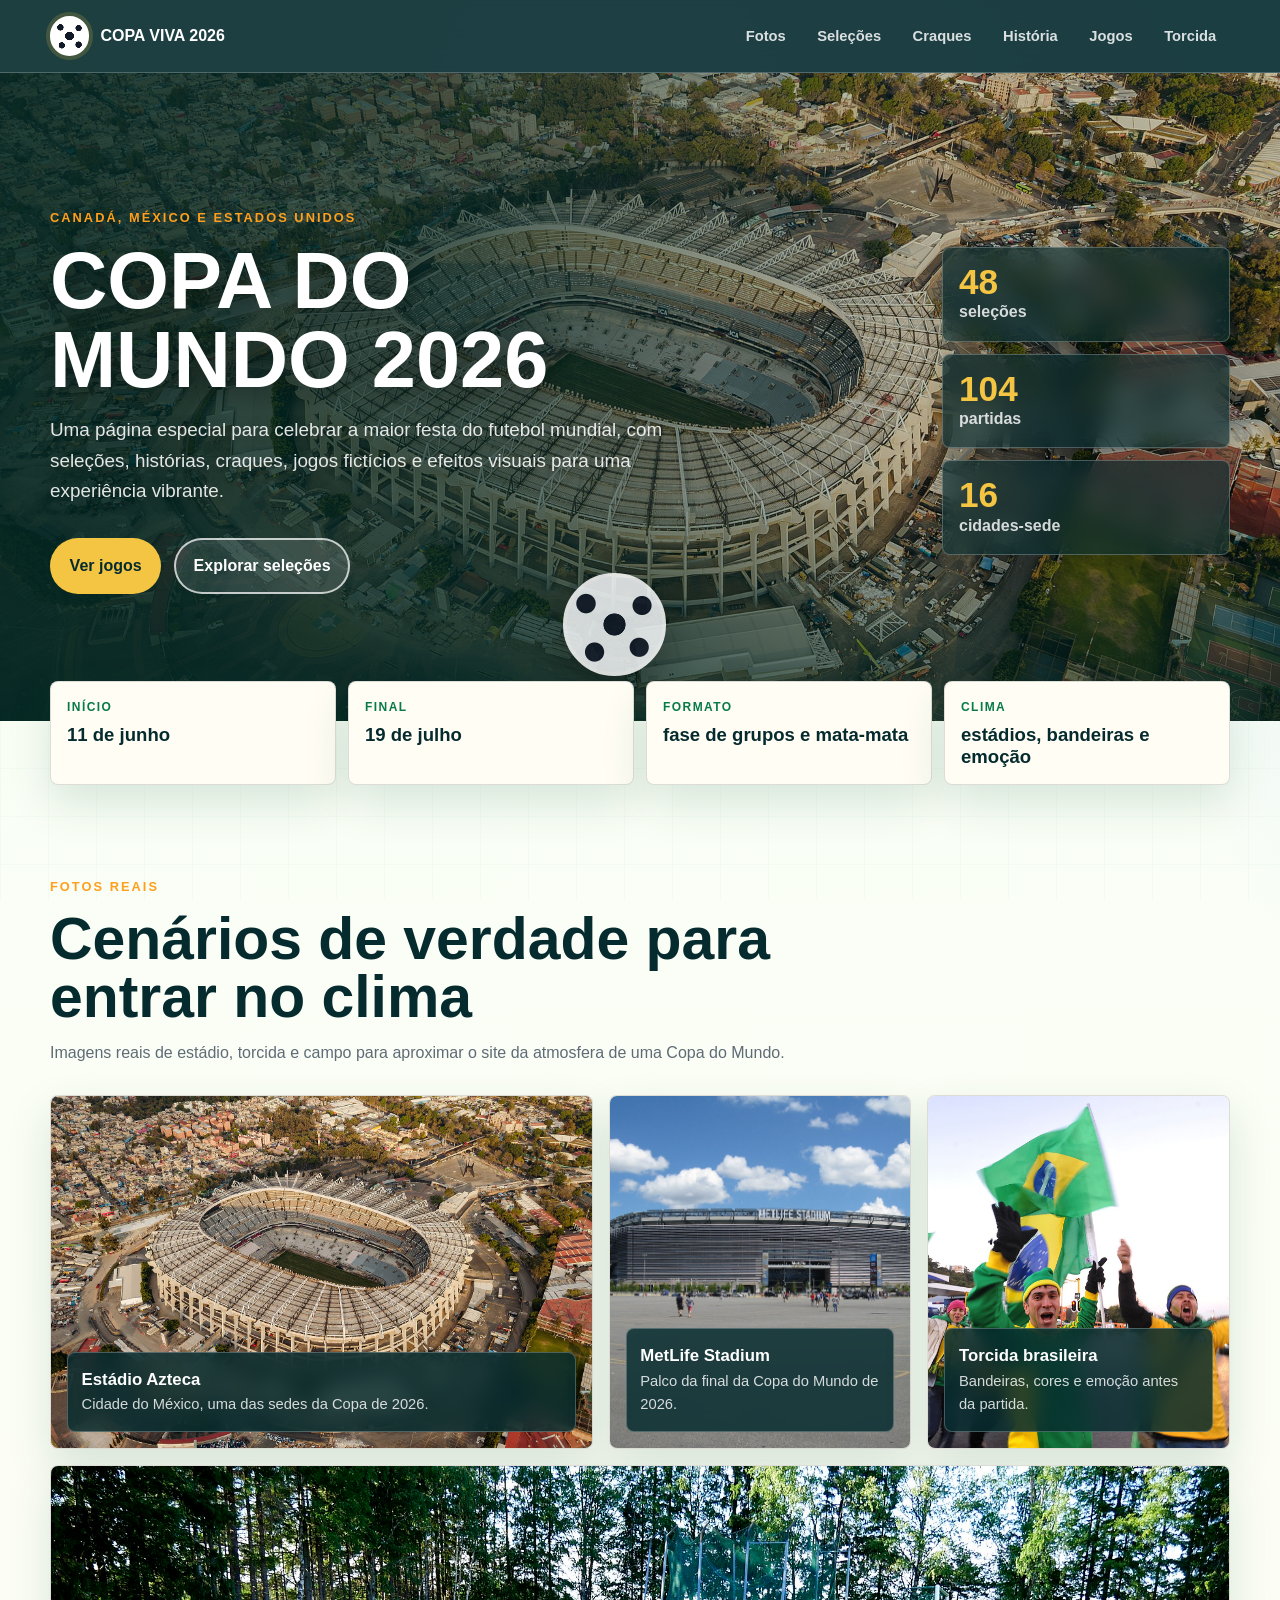
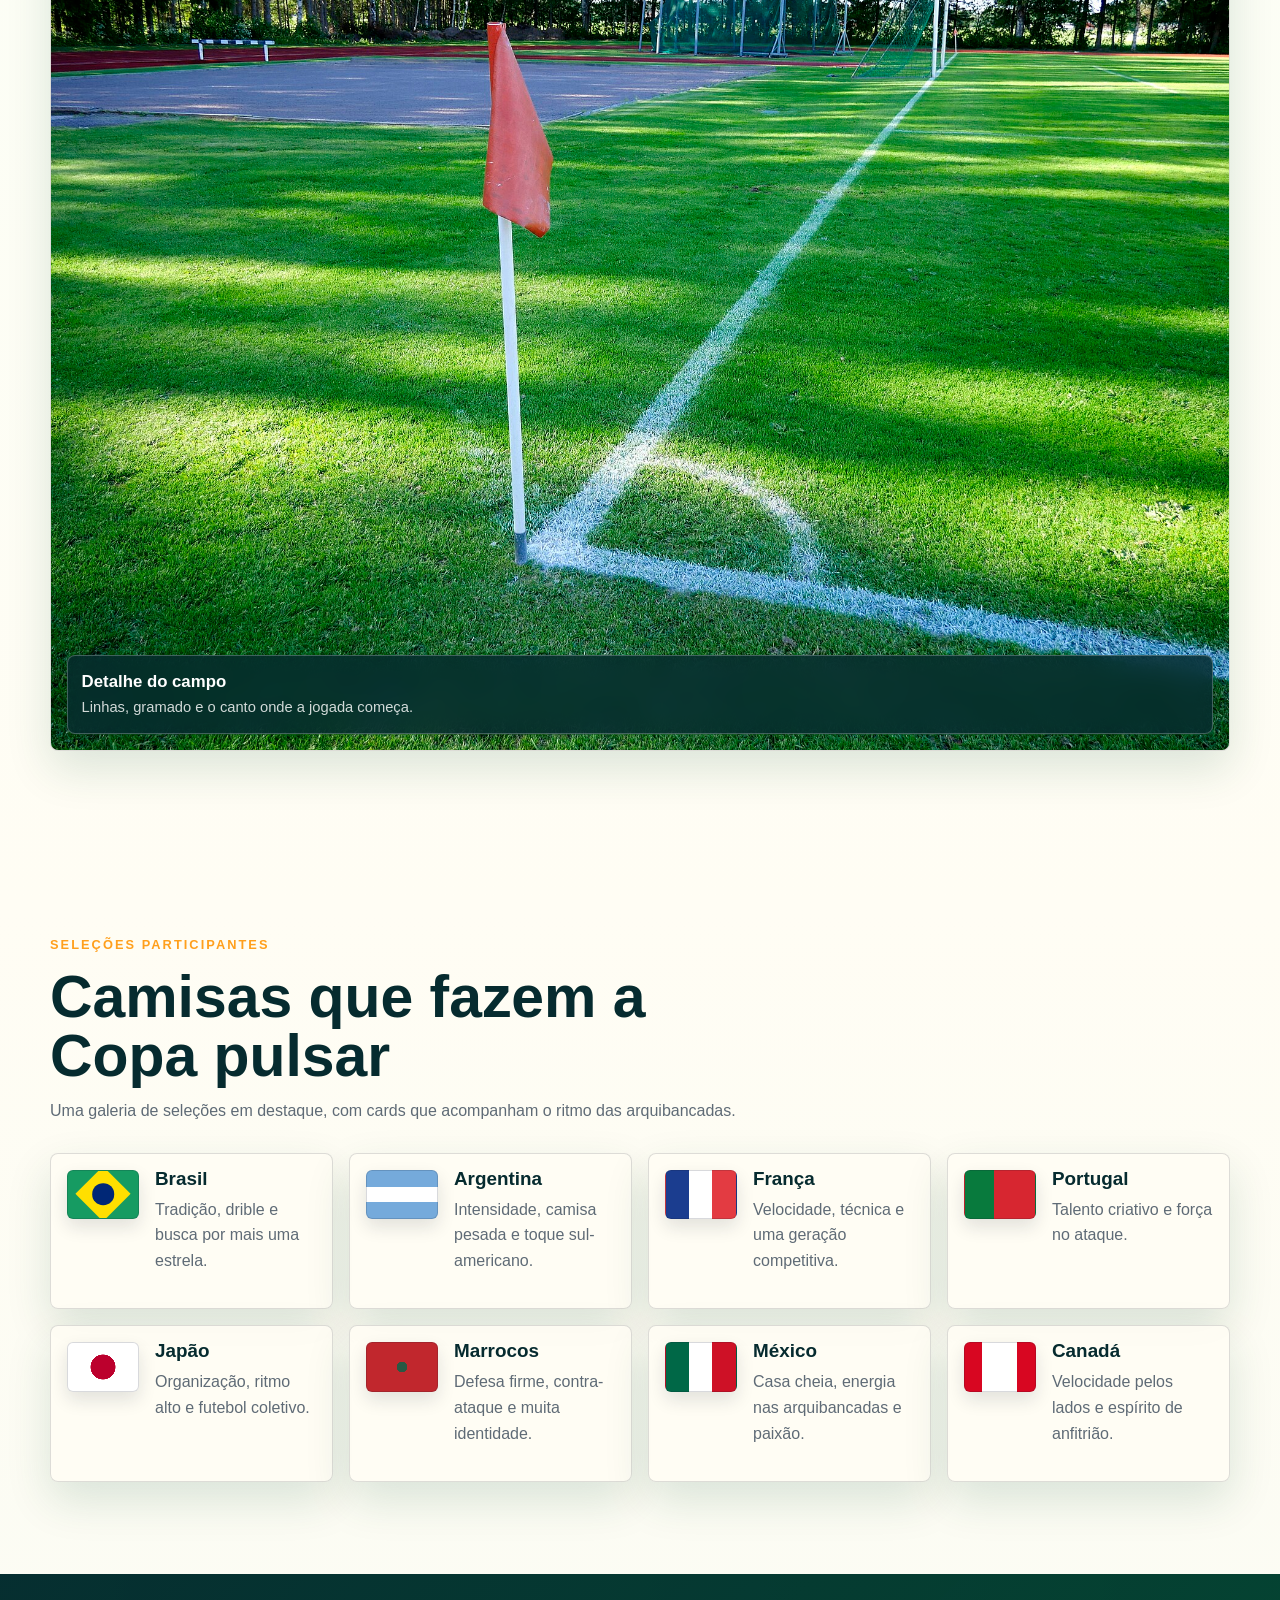
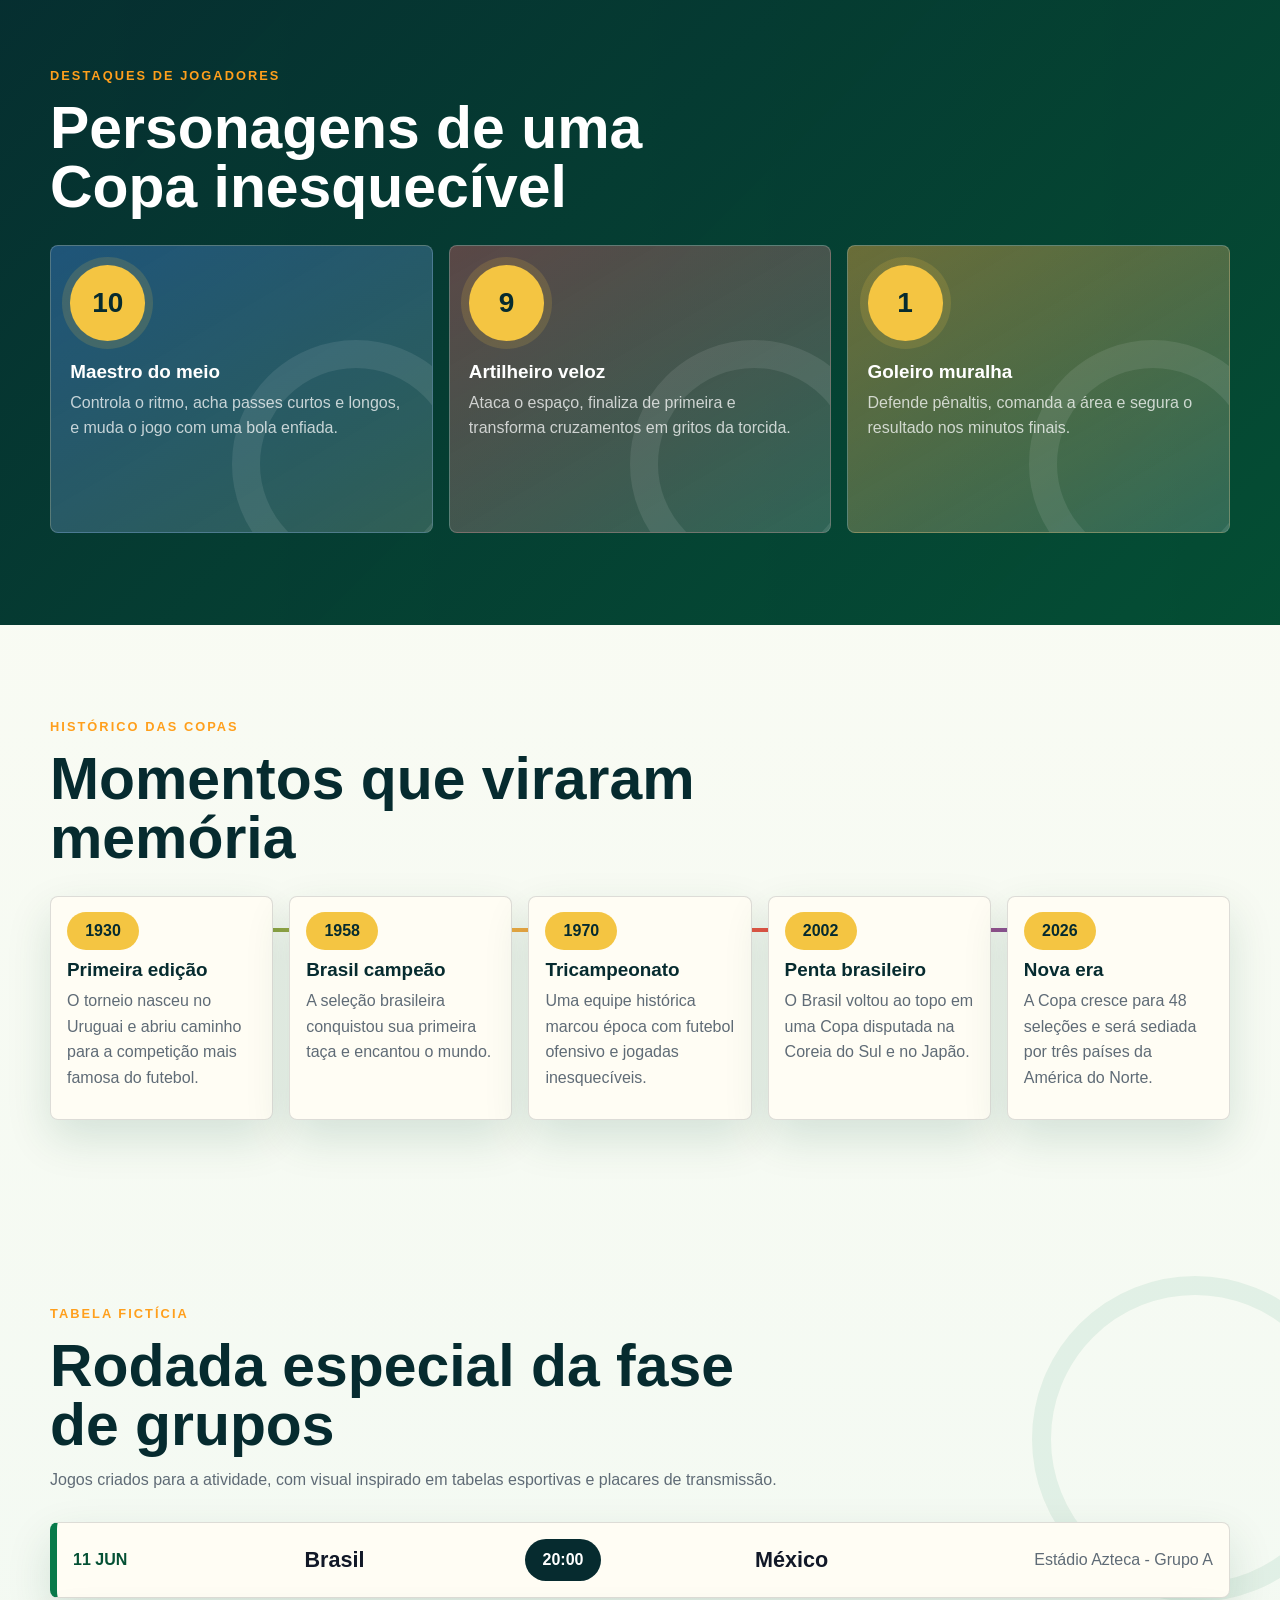
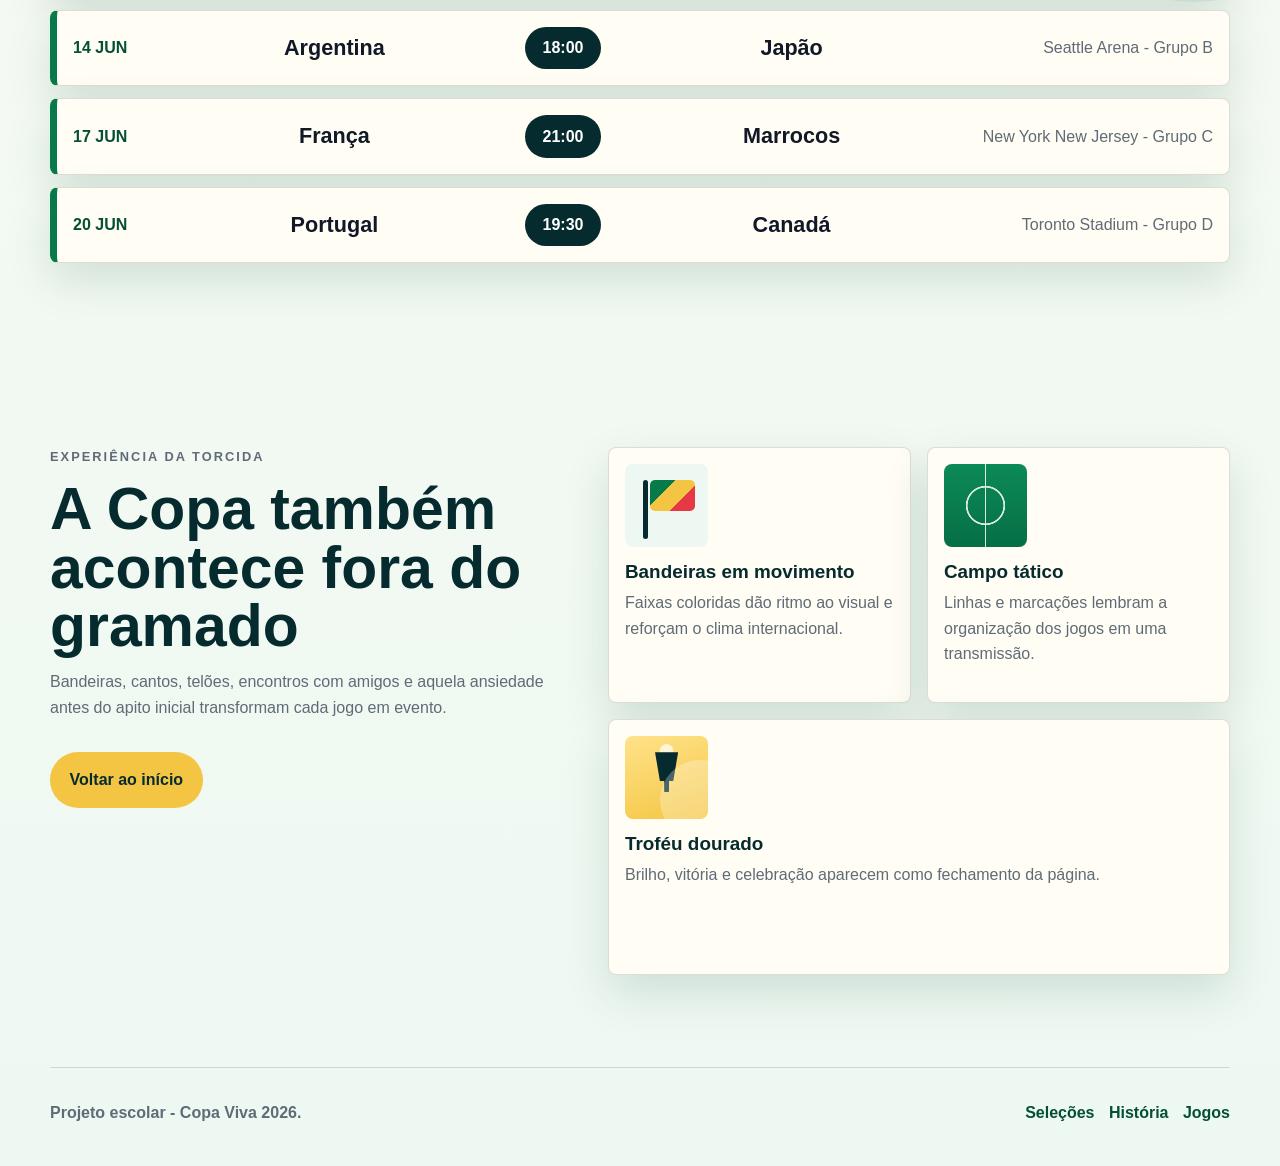
==== commit 10154b48: "Troca arte por fotos reais da Copa" ====
--- a/index.html
+++ b/index.html
@@ -22,6 +22,7 @@
         </label>
 
         <ul class="nav-links">
+          <li><a href="#fotos">Fotos</a></li>
           <li><a href="#selecoes">Seleções</a></li>
           <li><a href="#craques">Craques</a></li>
           <li><a href="#historia">História</a></li>
@@ -35,8 +36,8 @@
       <section class="hero" aria-labelledby="hero-title">
         <img
           class="hero-image"
-          src="img/copa-hero.png"
-          alt="Estádio lotado em clima de Copa do Mundo, com campo iluminado, confetes e troféu dourado"
+          src="img/estadio-azteca-real.jpg"
+          alt="Vista aérea real do Estádio Azteca, uma das sedes da Copa do Mundo de 2026"
         />
         <div class="hero-overlay"></div>
 
@@ -92,6 +93,48 @@
         </article>
       </section>
 
+      <section class="section photo-section" id="fotos" aria-labelledby="photos-title">
+        <div class="section-heading">
+          <p class="eyebrow">Fotos reais</p>
+          <h2 id="photos-title">Cenários de verdade para entrar no clima</h2>
+          <p>
+            Imagens reais de estádio, torcida e campo para aproximar o site da
+            atmosfera de uma Copa do Mundo.
+          </p>
+        </div>
+
+        <div class="photo-grid">
+          <figure class="photo-card photo-large">
+            <img src="img/estadio-azteca-real.jpg" alt="Vista aérea do Estádio Azteca na Cidade do México" />
+            <figcaption>
+              <strong>Estádio Azteca</strong>
+              <span>Cidade do México, uma das sedes da Copa de 2026.</span>
+            </figcaption>
+          </figure>
+          <figure class="photo-card">
+            <img src="img/metlife-soccer-real.jpg" alt="Área externa do MetLife Stadium em dia de evento esportivo" />
+            <figcaption>
+              <strong>MetLife Stadium</strong>
+              <span>Palco da final da Copa do Mundo de 2026.</span>
+            </figcaption>
+          </figure>
+          <figure class="photo-card">
+            <img src="img/torcida-brasil-real.jpg" alt="Torcedores brasileiros com bandeiras comemorando antes de jogo da Copa" />
+            <figcaption>
+              <strong>Torcida brasileira</strong>
+              <span>Bandeiras, cores e emoção antes da partida.</span>
+            </figcaption>
+          </figure>
+          <figure class="photo-card">
+            <img src="img/bandeirinha-campo-real.jpg" alt="Bandeirinha de escanteio em campo de futebol real" />
+            <figcaption>
+              <strong>Detalhe do campo</strong>
+              <span>Linhas, gramado e o canto onde a jogada começa.</span>
+            </figcaption>
+          </figure>
+        </div>
+      </section>
+
       <section class="section section-teams" id="selecoes" aria-labelledby="teams-title">
         <div class="section-heading">
           <p class="eyebrow">Seleções participantes</p>
--- a/style.css
+++ b/style.css
@@ -112,6 +112,7 @@
 .tournament-strip,
 .team-list,
 .team-card,
+.photo-grid,
 .stars-list,
 .timeline,
 .match-card,
@@ -415,6 +416,7 @@
 }
 
 .section-heading p:not(.eyebrow),
+.photo-card span,
 .team-card p,
 .star-card p,
 .timeline p,
@@ -422,6 +424,72 @@
 .fan-copy p,
 .fan-features p {
   color: var(--muted);
+}
+
+.photo-grid {
+  flex-wrap: wrap;
+  gap: 1rem;
+}
+
+.photo-card {
+  position: relative;
+  flex: 1 1 18rem;
+  min-height: 22rem;
+  margin: 0;
+  overflow: hidden;
+  border: 1px solid var(--line);
+  border-radius: 8px;
+  background: var(--paper);
+  box-shadow: var(--shadow);
+  transition: transform 180ms ease, box-shadow 180ms ease;
+}
+
+.photo-card:hover {
+  box-shadow: 0 24px 54px rgba(4, 80, 52, 0.2);
+  transform: translateY(-6px);
+}
+
+.photo-large {
+  flex-basis: 33rem;
+}
+
+.photo-card img {
+  width: 100%;
+  height: 100%;
+  min-height: 22rem;
+  object-fit: cover;
+  transition: transform 280ms ease;
+}
+
+.photo-card:hover img {
+  transform: scale(1.04);
+}
+
+.photo-card figcaption {
+  position: absolute;
+  right: 1rem;
+  bottom: 1rem;
+  left: 1rem;
+  padding: 0.85rem;
+  border: 1px solid rgba(255, 255, 255, 0.24);
+  border-radius: 8px;
+  color: #ffffff;
+  background: rgba(6, 43, 47, 0.82);
+  backdrop-filter: blur(10px);
+}
+
+.photo-card strong,
+.photo-card span {
+  display: block;
+}
+
+.photo-card strong {
+  font-size: 1.05rem;
+}
+
+.photo-card span {
+  color: rgba(255, 255, 255, 0.82);
+  font-size: 0.92rem;
 }
 
 .team-list {
@@ -1053,6 +1121,11 @@
     flex-basis: 100%;
   }
 
+  .photo-card,
+  .photo-card img {
+    min-height: 17rem;
+  }
+
   .match-card {
     align-items: stretch;
     flex-direction: column;
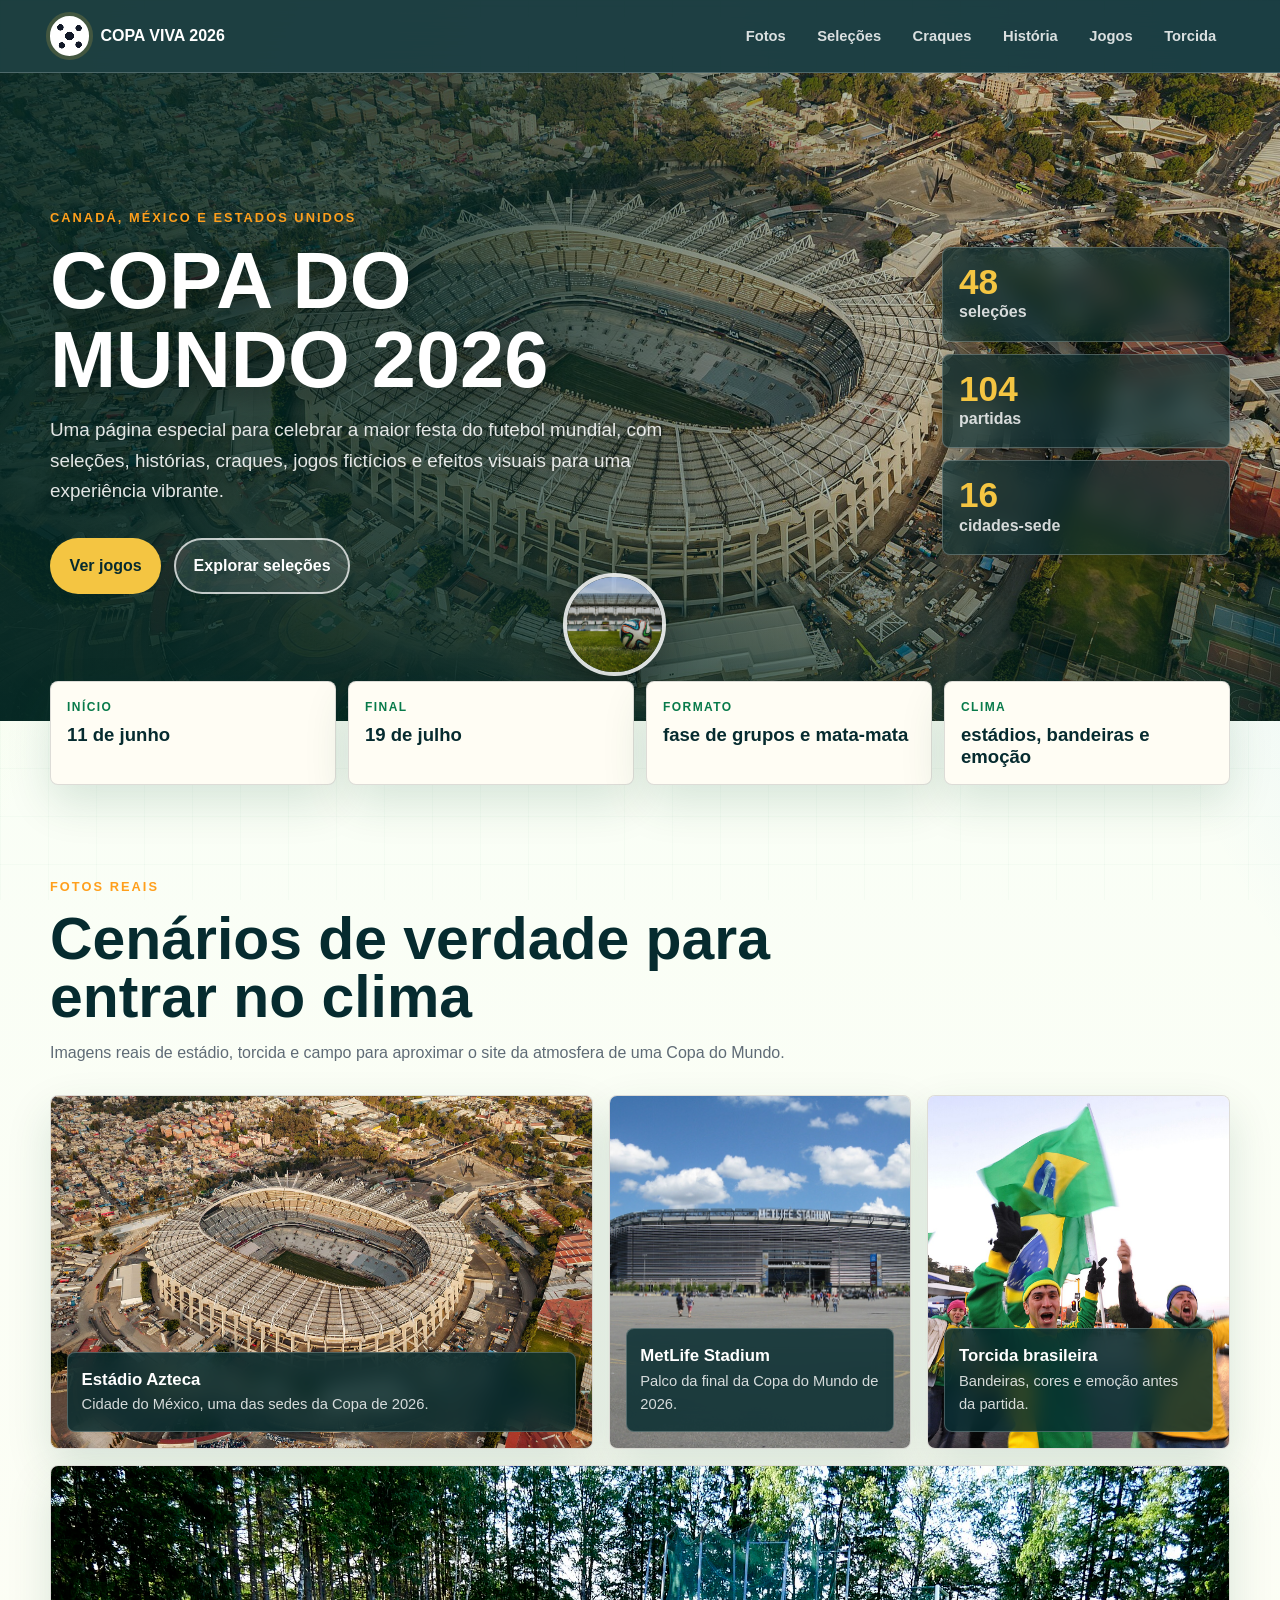
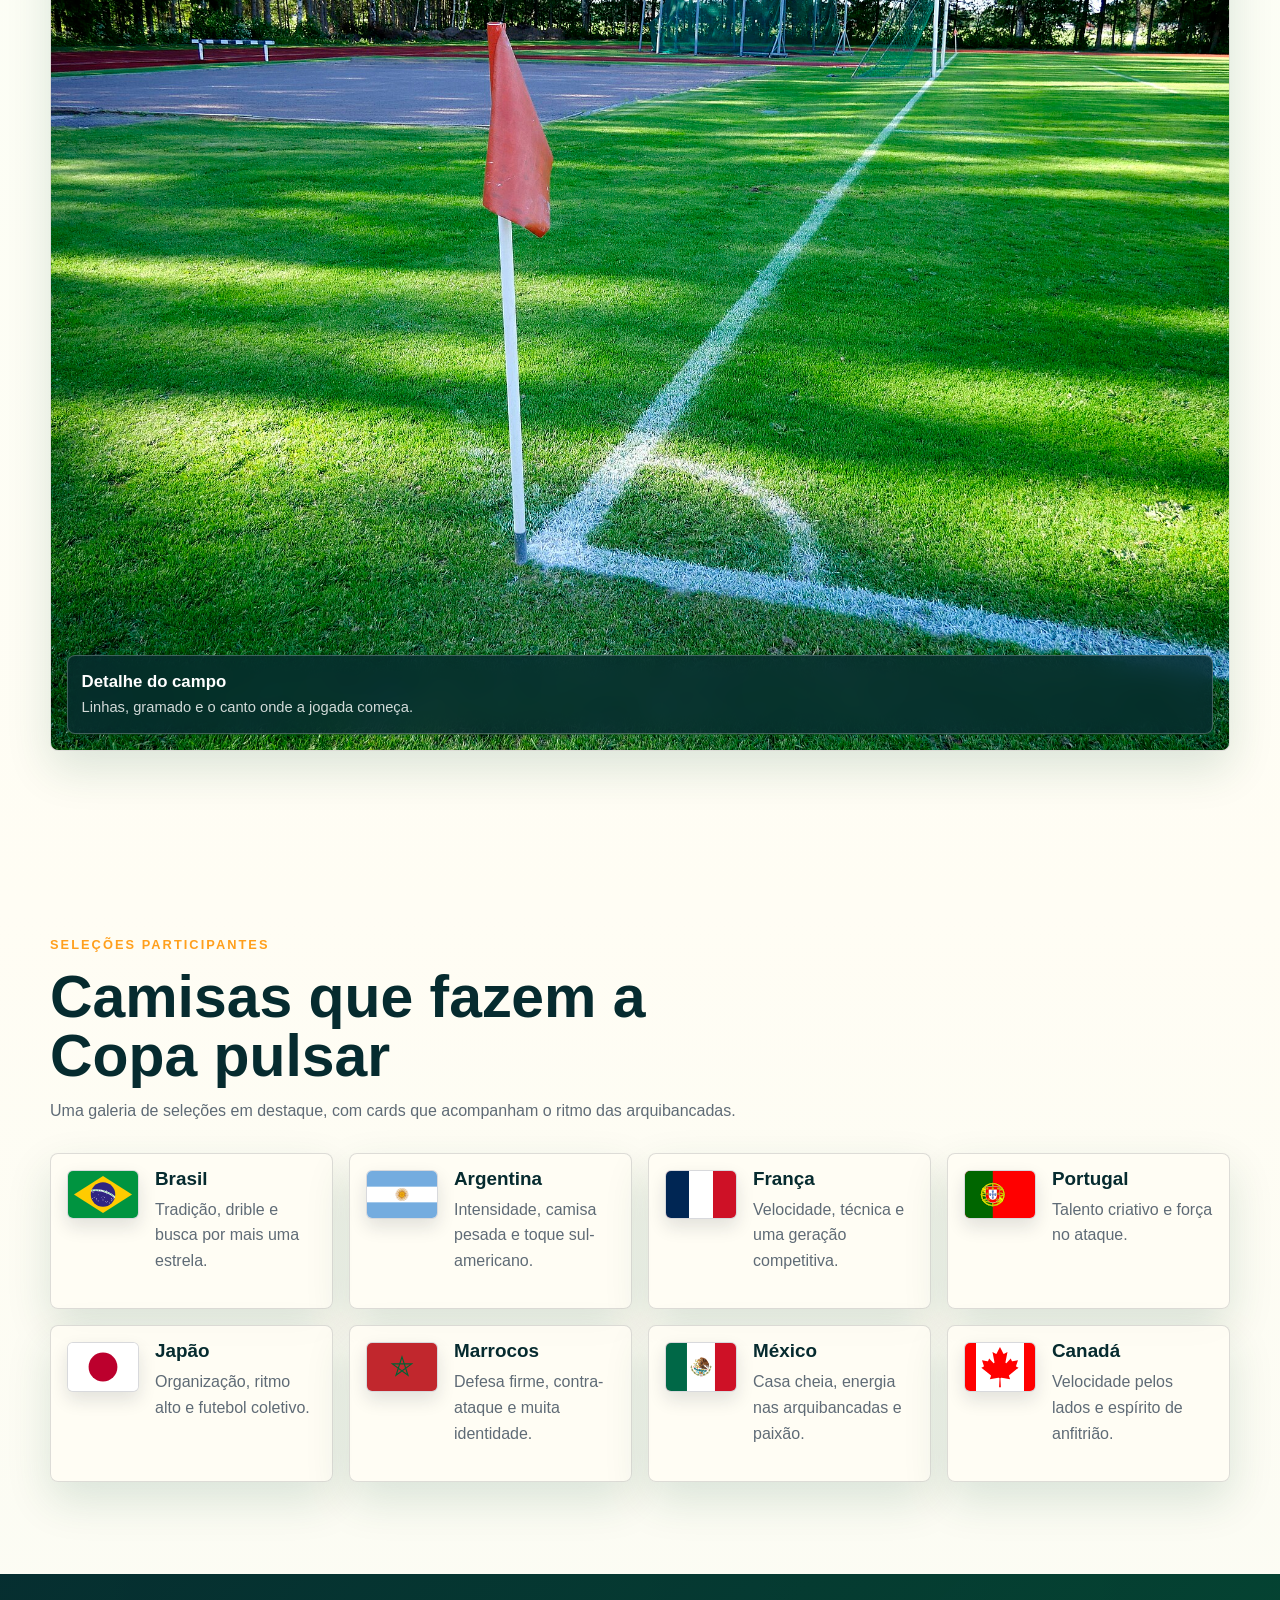
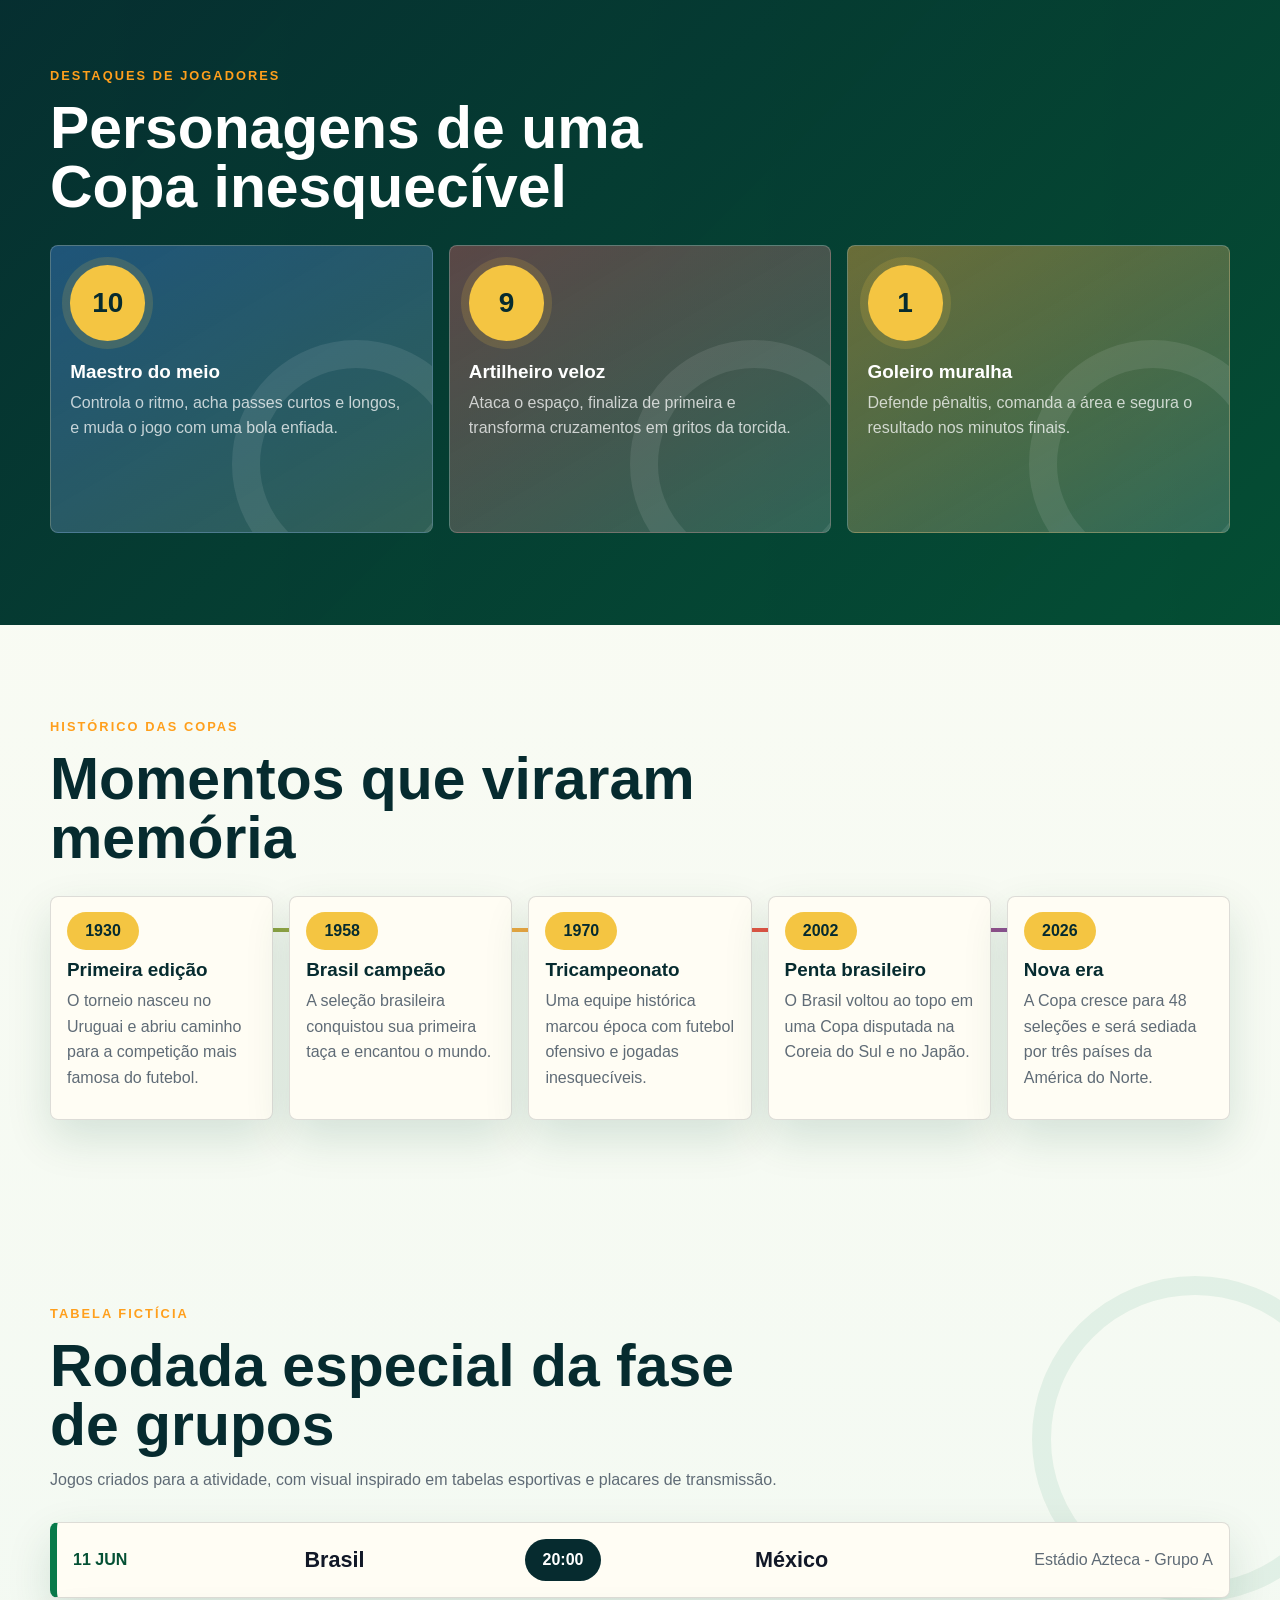
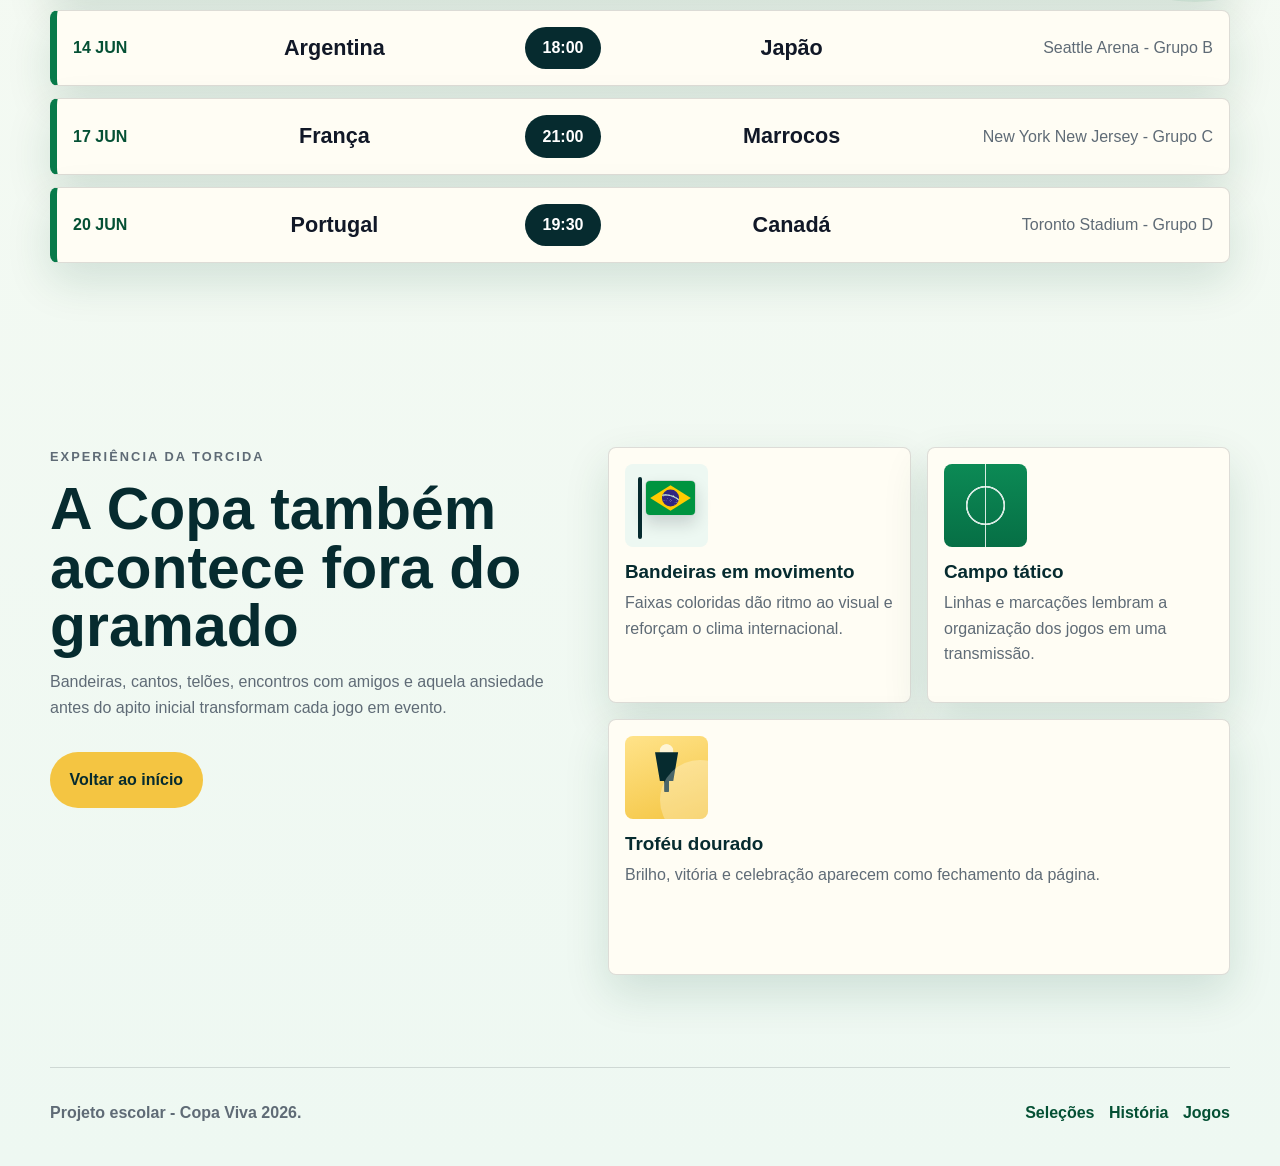
==== commit 56551d03: "Usa bola e bandeiras reais animadas" ====
--- a/index.html
+++ b/index.html
@@ -71,7 +71,7 @@
           </article>
         </div>
 
-        <div class="animated-ball" aria-hidden="true"></div>
+        <img class="animated-ball" src="img/bola-real.jpg" alt="" aria-hidden="true" />
       </section>
 
       <section class="tournament-strip" aria-label="Resumo do torneio">
@@ -147,56 +147,56 @@
 
         <div class="team-list">
           <article class="team-card">
-            <span class="flag flag-br" aria-hidden="true"></span>
+            <img class="flag-img" src="img/flag-brazil.svg" alt="Bandeira do Brasil" />
             <div>
               <h3>Brasil</h3>
               <p>Tradição, drible e busca por mais uma estrela.</p>
             </div>
           </article>
           <article class="team-card">
-            <span class="flag flag-ar" aria-hidden="true"></span>
+            <img class="flag-img" src="img/flag-argentina.svg" alt="Bandeira da Argentina" />
             <div>
               <h3>Argentina</h3>
               <p>Intensidade, camisa pesada e toque sul-americano.</p>
             </div>
           </article>
           <article class="team-card">
-            <span class="flag flag-fr" aria-hidden="true"></span>
+            <img class="flag-img" src="img/flag-france.svg" alt="Bandeira da França" />
             <div>
               <h3>França</h3>
               <p>Velocidade, técnica e uma geração competitiva.</p>
             </div>
           </article>
           <article class="team-card">
-            <span class="flag flag-pt" aria-hidden="true"></span>
+            <img class="flag-img" src="img/flag-portugal.svg" alt="Bandeira de Portugal" />
             <div>
               <h3>Portugal</h3>
               <p>Talento criativo e força no ataque.</p>
             </div>
           </article>
           <article class="team-card">
-            <span class="flag flag-jp" aria-hidden="true"></span>
+            <img class="flag-img" src="img/flag-japan.svg" alt="Bandeira do Japão" />
             <div>
               <h3>Japão</h3>
               <p>Organização, ritmo alto e futebol coletivo.</p>
             </div>
           </article>
           <article class="team-card">
-            <span class="flag flag-ma" aria-hidden="true"></span>
+            <img class="flag-img" src="img/flag-morocco.svg" alt="Bandeira do Marrocos" />
             <div>
               <h3>Marrocos</h3>
               <p>Defesa firme, contra-ataque e muita identidade.</p>
             </div>
           </article>
           <article class="team-card">
-            <span class="flag flag-mx" aria-hidden="true"></span>
+            <img class="flag-img" src="img/flag-mexico.svg" alt="Bandeira do México" />
             <div>
               <h3>México</h3>
               <p>Casa cheia, energia nas arquibancadas e paixão.</p>
             </div>
           </article>
           <article class="team-card">
-            <span class="flag flag-ca" aria-hidden="true"></span>
+            <img class="flag-img" src="img/flag-canada.svg" alt="Bandeira do Canadá" />
             <div>
               <h3>Canadá</h3>
               <p>Velocidade pelos lados e espírito de anfitrião.</p>
@@ -328,7 +328,9 @@
 
         <div class="fan-features" aria-label="Elementos da experiência da torcida">
           <article>
-            <span class="feature-icon icon-flag" aria-hidden="true"></span>
+            <span class="feature-icon real-flag-icon" aria-hidden="true">
+              <img src="img/flag-brazil.svg" alt="" />
+            </span>
             <h3>Bandeiras em movimento</h3>
             <p>Faixas coloridas dão ritmo ao visual e reforçam o clima internacional.</p>
           </article>
--- a/style.css
+++ b/style.css
@@ -355,13 +355,8 @@
   border: 4px solid #ffffff;
   border-radius: 50%;
   opacity: 0.84;
-  background:
-    radial-gradient(circle at 50% 50%, #111827 0 16%, transparent 17%),
-    radial-gradient(circle at 20% 28%, #111827 0 9%, transparent 10%),
-    radial-gradient(circle at 79% 30%, #111827 0 9%, transparent 10%),
-    radial-gradient(circle at 29% 79%, #111827 0 9%, transparent 10%),
-    radial-gradient(circle at 76% 74%, #111827 0 9%, transparent 10%),
-    #f8fafc;
+  object-fit: cover;
+  object-position: 72% 63%;
   box-shadow: 0 18px 38px rgba(0, 0, 0, 0.32);
   animation: ball-flight 7s ease-in-out infinite;
 }
@@ -524,74 +519,17 @@
   margin-bottom: 0;
 }
 
-.flag {
-  position: relative;
+.flag-img {
   flex: 0 0 4.5rem;
   width: 4.5rem;
   height: 3.1rem;
-  overflow: hidden;
   border: 1px solid rgba(17, 24, 39, 0.16);
   border-radius: 6px;
+  background: #ffffff;
+  object-fit: cover;
   box-shadow: 0 8px 18px rgba(17, 24, 39, 0.12);
   transform-origin: left center;
   animation: flag-wave 3s ease-in-out infinite;
-}
-
-.flag-br {
-  background: #169b62;
-}
-
-.flag-br::before {
-  position: absolute;
-  top: 50%;
-  left: 50%;
-  width: 2.45rem;
-  height: 2.45rem;
-  content: "";
-  background: #ffdf00;
-  transform: translate(-50%, -50%) rotate(45deg);
-}
-
-.flag-br::after {
-  position: absolute;
-  top: 50%;
-  left: 50%;
-  width: 1.35rem;
-  height: 1.35rem;
-  border-radius: 50%;
-  content: "";
-  background: #002776;
-  transform: translate(-50%, -50%);
-}
-
-.flag-ar {
-  background: linear-gradient(#75aadb 0 33%, #ffffff 33% 66%, #75aadb 66% 100%);
-}
-
-.flag-fr {
-  background: linear-gradient(90deg, #1b3d8f 0 33%, #ffffff 33% 66%, #e33b42 66% 100%);
-}
-
-.flag-pt {
-  background: linear-gradient(90deg, #087a3d 0 42%, #d72630 42% 100%);
-}
-
-.flag-jp {
-  background: radial-gradient(circle, #bc002d 0 29%, #ffffff 30% 100%);
-}
-
-.flag-ma {
-  background:
-    radial-gradient(circle, rgba(0, 101, 73, 0.78) 0 12%, transparent 13%),
-    #c1272d;
-}
-
-.flag-mx {
-  background: linear-gradient(90deg, #006847 0 33%, #ffffff 33% 66%, #ce1126 66% 100%);
-}
-
-.flag-ca {
-  background: linear-gradient(90deg, #d80621 0 25%, #ffffff 25% 75%, #d80621 75% 100%);
 }
 
 .stars-section {
@@ -844,26 +782,31 @@
   background: var(--mist);
 }
 
-.icon-flag::before {
+.real-flag-icon {
+  padding: 0.9rem;
+}
+
+.real-flag-icon::before {
   position: absolute;
-  top: 1rem;
-  left: 1.15rem;
+  top: 0.8rem;
+  left: 0.8rem;
   width: 0.28rem;
-  height: 3.7rem;
+  height: 3.9rem;
   border-radius: 999px;
   content: "";
   background: var(--deep);
 }
 
-.icon-flag::after {
+.real-flag-icon img {
   position: absolute;
   top: 1rem;
-  left: 1.55rem;
-  width: 2.85rem;
-  height: 1.9rem;
+  left: 1.25rem;
+  width: 3.2rem;
+  height: 2.25rem;
+  border: 1px solid rgba(17, 24, 39, 0.14);
   border-radius: 5px;
-  content: "";
-  background: linear-gradient(135deg, var(--green) 0 34%, var(--gold) 34% 66%, var(--red) 66% 100%);
+  object-fit: cover;
+  box-shadow: 0 8px 16px rgba(17, 24, 39, 0.16);
   transform-origin: left center;
   animation: flag-wave 2.4s ease-in-out infinite;
 }
